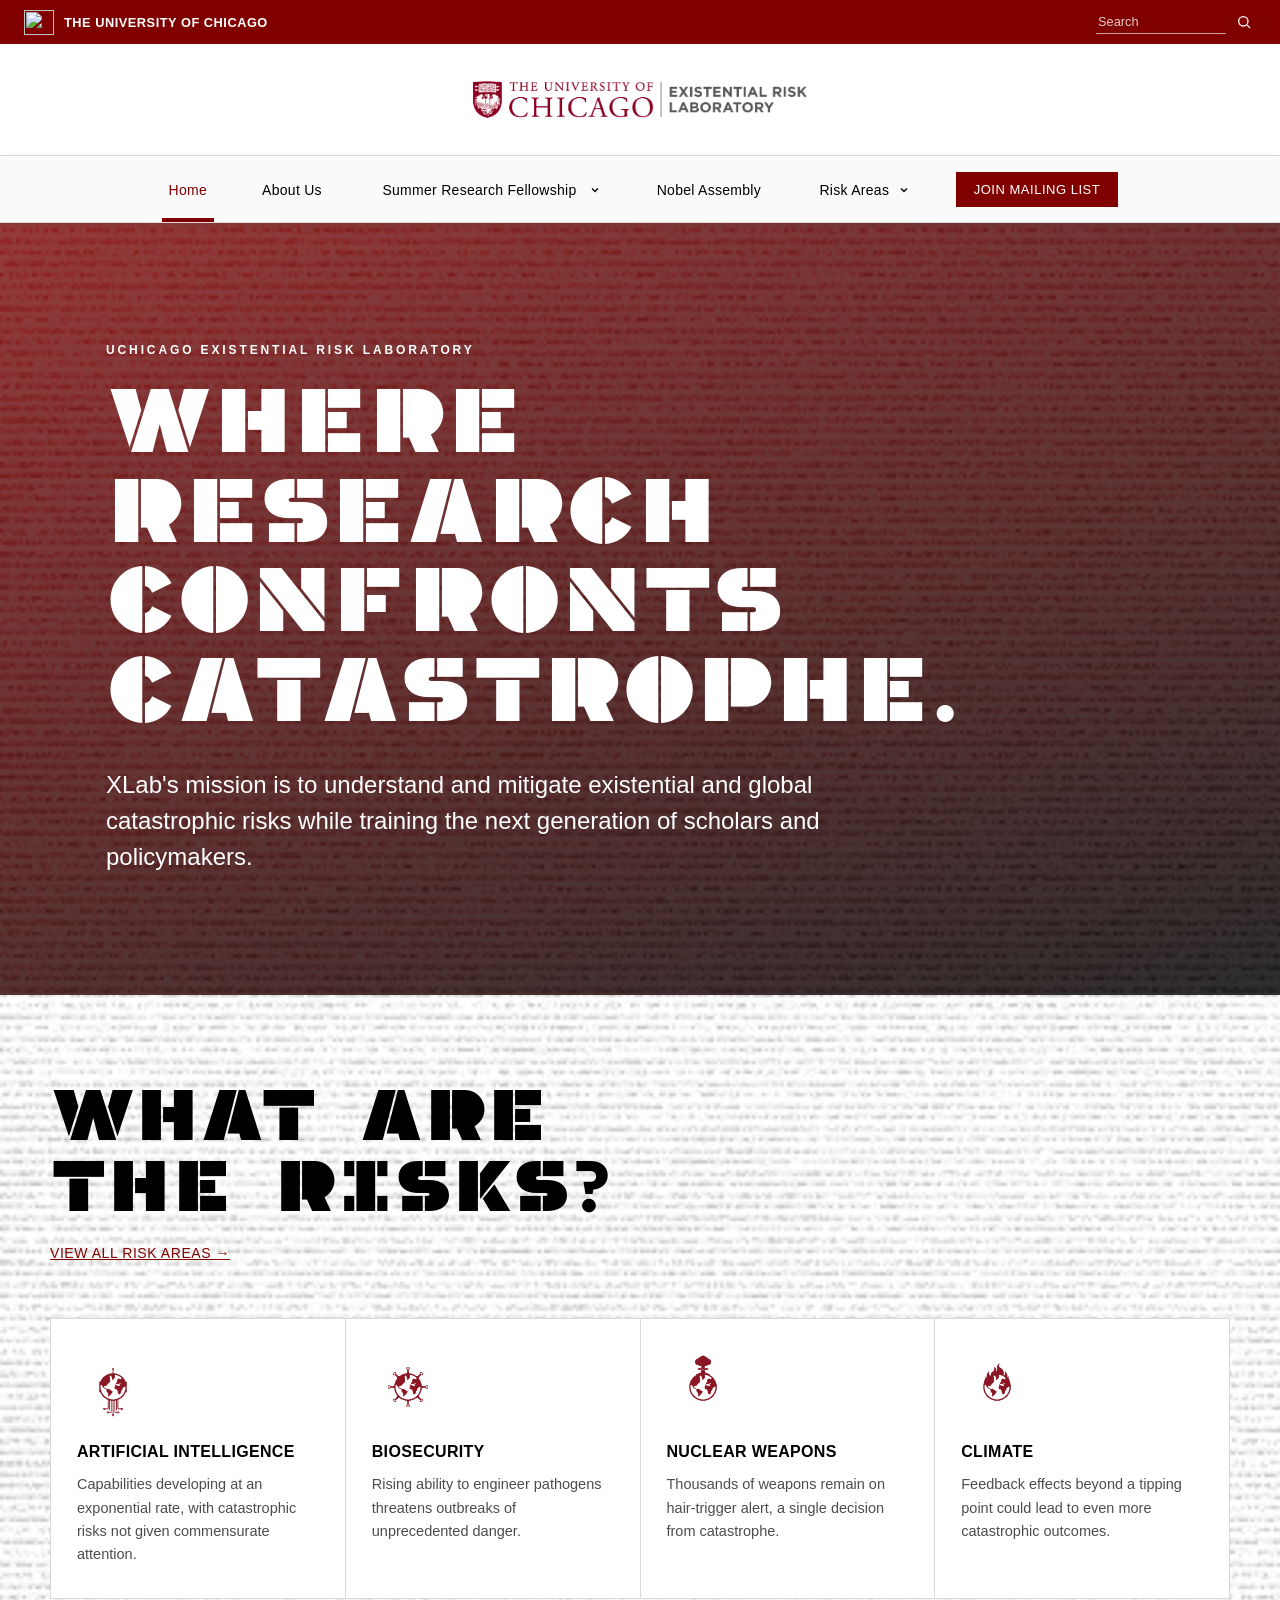
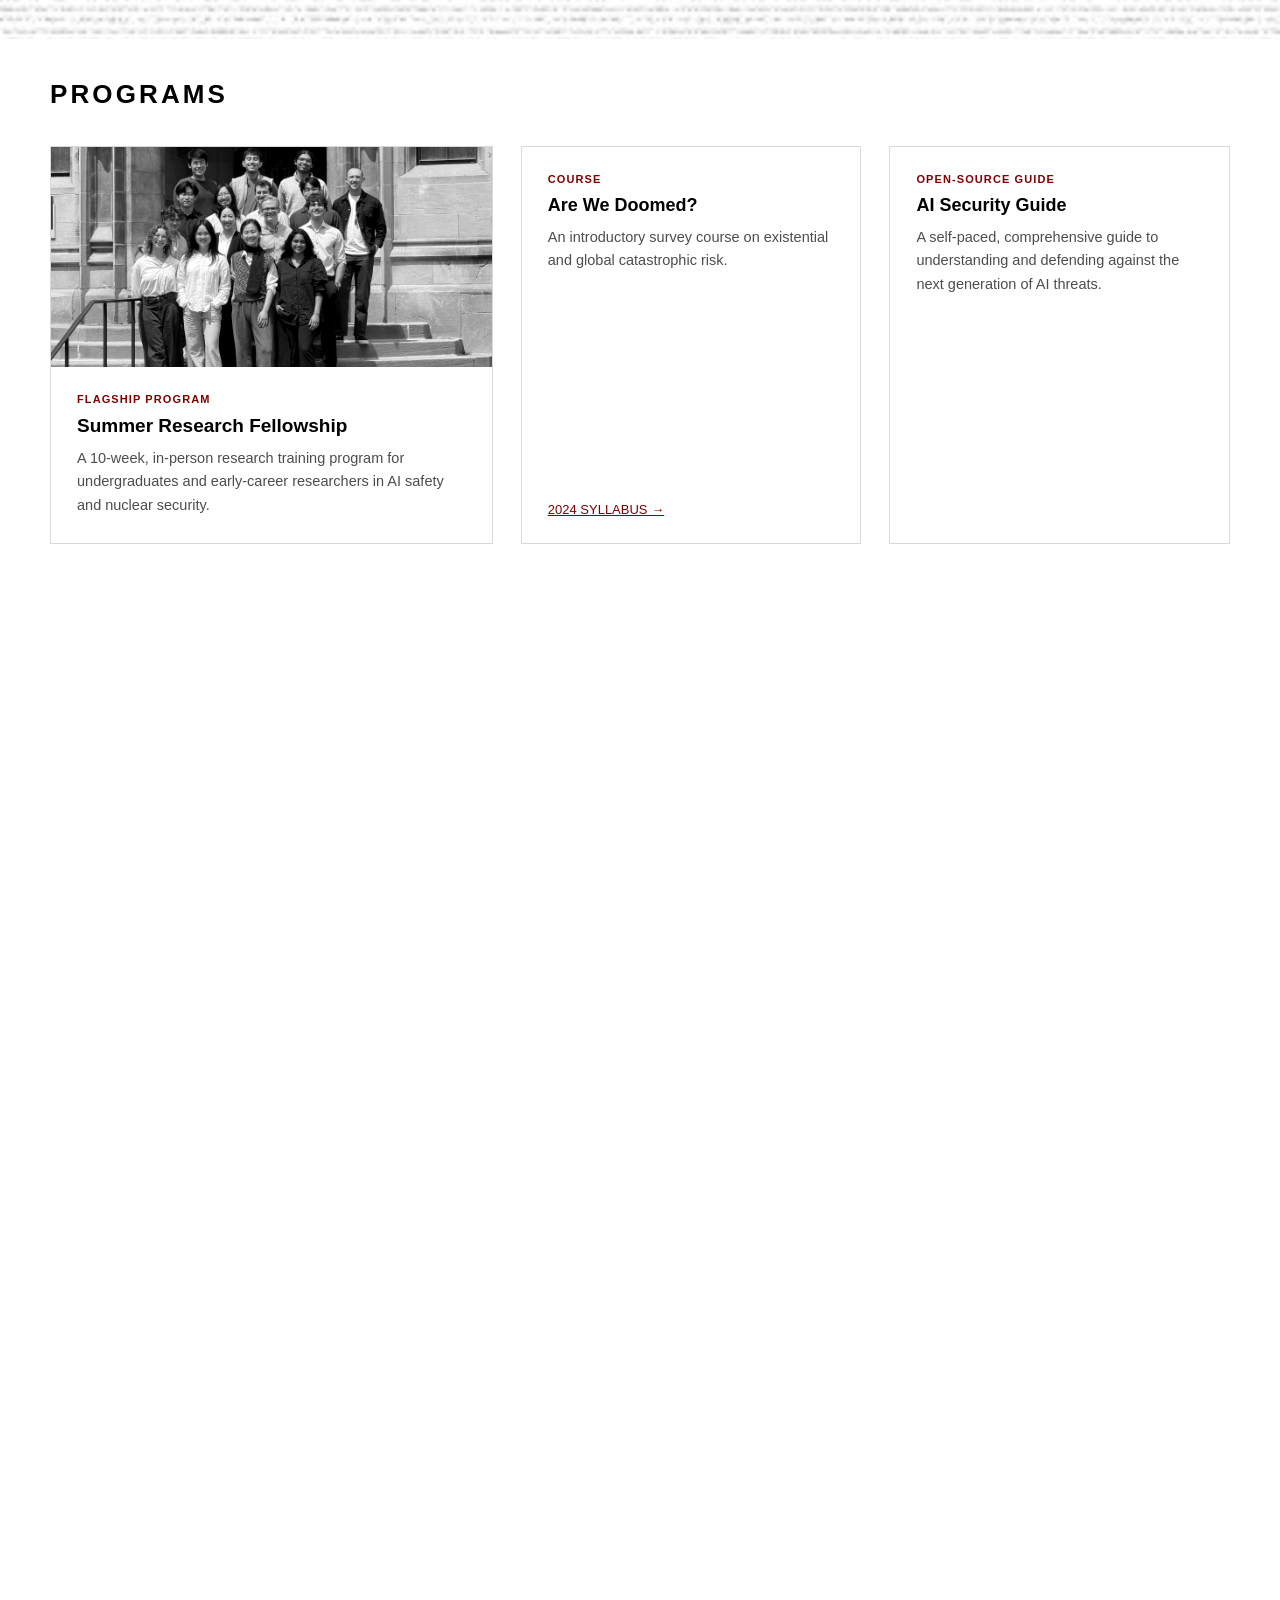
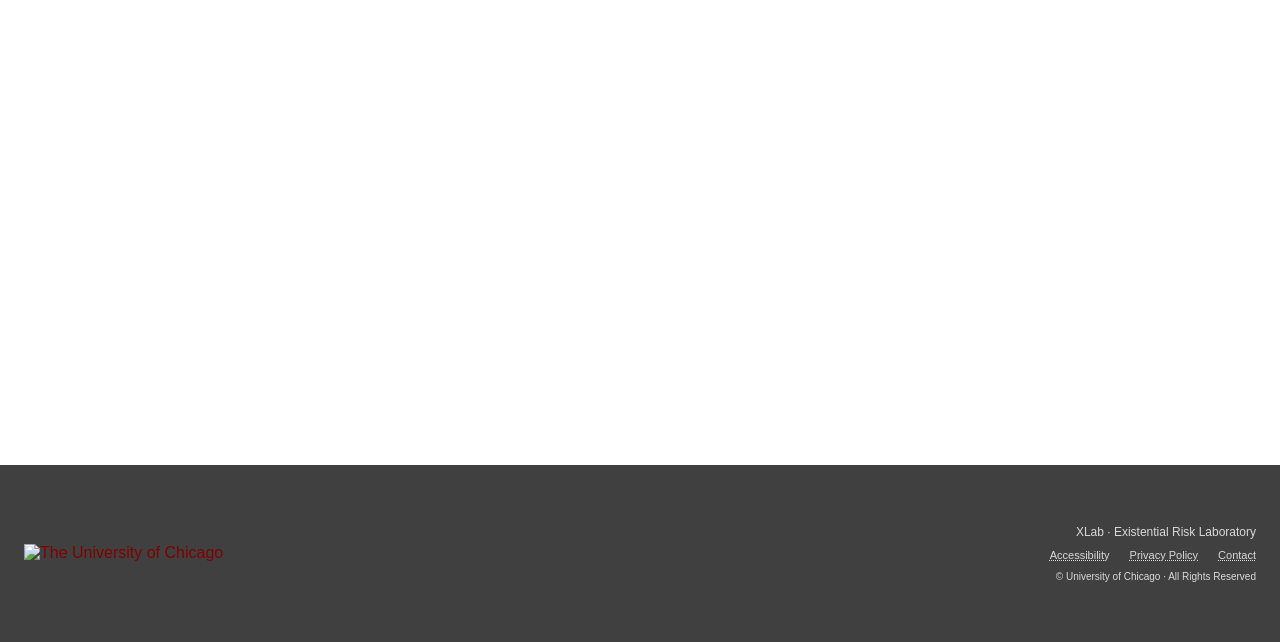
==== index.html @ 2a45a5f7 "Nuclear page: uncropped group photo beside About, bigger headers, scroll-in sections - Show the summ" ====
<!DOCTYPE html>
<html lang="en">
<head>
<meta charset="utf-8">
<meta name="viewport" content="width=device-width, initial-scale=1">
<title>XLab — UChicago Existential Risk Laboratory</title>
<meta name="description" content="XLab is the University of Chicago's Existential Risk Laboratory, an interdisciplinary research organization studying and mitigating catastrophic risks from AI, nuclear weapons, biosecurity, and climate change.">
<link href="https://uchicago-brand-fonts.s3.us-east-2.amazonaws.com/UChicagoSansSerif.css" rel="stylesheet">
<script src="js/image-slot.js?v=20261007c"></script>
<link rel="stylesheet" href="css/site.css?v=20261007c">
<script src="js/site.js?v=20261007c" defer></script>
<style>
  body { margin: 0; background: #ffffff; font-family: 'UChicago Sans Serif', Helvetica, Arial, sans-serif; color: #000000; }
  a { color: #800000; text-decoration: none; }
  a:hover { text-decoration: underline; }
  ::selection { background: #800000; color: #ffffff; }
  @font-face { font-family:'XOX Stencil'; src:url('brand/fonts/XOX-Stencil-v2.otf') format('opentype'); font-display:swap; }
  @keyframes heroZoom { 0% { transform: scale(1); } 100% { transform: scale(1.09); } }
  [data-reveal] { opacity: 0; transform: translateY(18px); transition: opacity 0.7s ease, transform 0.7s ease; }
  [data-reveal].revealed { opacity: 1; transform: translateY(0); }
  .nav-dropdown { position: relative; }
  .nav-dropdown .dropdown-menu { opacity: 0; pointer-events: none; transition: opacity 0.15s ease; }
  .nav-dropdown:hover .dropdown-menu, .nav-dropdown:focus-within .dropdown-menu { opacity: 1; pointer-events: auto; }
  .dropdown-menu a:hover { background: #D9D9D9; text-decoration: none; }
  .team-card:hover .bio-overlay, .team-card:focus-within .bio-overlay { opacity: 1; transform: scale(1); }
  .footer-link { font-size: 11px; color: #ffffff; opacity: 0.8; text-decoration: underline dotted; }
  .footer-link:hover { opacity: 1; text-decoration: underline solid; }
  .skip-link:focus { left: 16px !important; top: 16px !important; }
  .year-btn { font-size:13px;letter-spacing:0.04em;font-weight:700;padding:10px 20px;border-radius:20px;cursor:pointer;background:#ffffff;color:#000000;border:1px solid #D9D9D9; }
  .year-btn.active { background:#800000;color:#ffffff;border-color:#800000; }
</style>
</head>
<body>
<div style="background:#ffffff;color:#000000;min-height:100vh;">
<a href="#main-content" class="skip-link" style="position:absolute;left:-9999px;top:0;z-index:100;background:#800000;color:#ffffff;padding:12px 20px;font-size:13px;">Skip to main content</a>
  <div style="background:#800000;width:100%;">
    <div class="topbar" style="max-width:1440px;margin:0 auto;min-height:44px;display:flex;align-items:center;justify-content:space-between;padding:0 24px;font-size:0.8rem;box-sizing:border-box;">
      <a href="https://www.uchicago.edu" style="display:flex;align-items:center;gap:10px;" aria-label="The University of Chicago">
        <img src="https://d3qi0qp55mx5f5.cloudfront.net/shared-resources/i/template/phoenix-v2.svg" alt="" style="width:30px;height:25px;display:block;">
        <span style="color:#ffffff;letter-spacing:0.04em;text-transform:uppercase;font-weight:600;">The University of Chicago</span>
      </a>
      <form class="site-search" role="search" action="https://www.google.com/search" method="get" style="display:flex;align-items:center;gap:6px;margin:0;">
        <input id="site-search-q" name="q" type="search" placeholder="Search" aria-label="Search this site" required style="width:130px;background:transparent;border:0;border-bottom:1px solid rgba(255,255,255,0.6);color:#ffffff;font:inherit;font-size:0.8rem;padding:4px 2px;">
        <!-- Scopes results to the live domain. Update if the site moves off xrisk.uchicago.edu. -->
        <input type="hidden" name="as_sitesearch" value="xrisk.uchicago.edu">
        <button type="submit" aria-label="Search" style="background:none;border:none;padding:4px;cursor:pointer;display:flex;align-items:center;">
          <svg width="16" height="16" viewBox="0 0 24 24" fill="none" stroke="#ffffff" stroke-width="2" aria-hidden="true"><circle cx="11" cy="11" r="7"></circle><line x1="21" y1="21" x2="16.65" y2="16.65"></line></svg>
        </button>
      </form>
    </div>
  </div>
  <div style="background:#ffffff;width:100%;padding:18px 0;">
    <div style="max-width:1440px;margin:0 auto;display:flex;justify-content:center;padding:0 60px;box-sizing:border-box;">
      <a href="index.html" class="site-logo" style="display:block;">
        <img src="brand/xlab-logo-horizontal-color.png" alt="XLab, The University of Chicago Existential Risk Laboratory" style="height:75px;display:block;">
      </a>
    </div>
  </div>
  <nav style="background:#fafafa;width:100%;border-top:1px solid #D9D9D9;border-bottom:1px solid #D9D9D9;position:sticky;top:0;z-index:50;">
    <button type="button" class="nav-toggle" aria-expanded="false" aria-controls="site-nav-links" aria-label="Toggle navigation menu">
      <span>MENU</span>
      <span class="nav-toggle-icon" aria-hidden="true"><span></span><span></span><span></span></span>
    </button>
    <div id="site-nav-links" class="nav-links" style="max-width:1430px;margin:0 auto;display:flex;align-items:stretch;justify-content:center;gap:40px;padding:0 24px;flex-wrap:wrap;box-sizing:border-box;">
      <a href="index.html" class="nav-item active" aria-current="page"><span class="nav-label" data-label="Home">Home</span></a>
      <a href="about.html" class="nav-item"><span class="nav-label" data-label="About Us">About Us</span></a>
      <div class="nav-dropdown">
        <a href="fellowship.html" tabindex="0" class="nav-item"><span class="nav-label" data-label="Summer Research Fellowship">Summer Research Fellowship</span> <svg viewBox="0 0 24 24" width="12" height="12" fill="none" stroke="currentColor" stroke-width="2.5" aria-hidden="true"><path d="M6 9l6 6 6-6"/></svg></a>
        <div class="dropdown-menu" style="position:absolute;top:100%;left:50%;transform:translateX(-50%);background:#ffffff;border:1px solid #D9D9D9;box-shadow:0 14px 28px rgba(0,0,0,0.14);min-width:230px;padding:6px;z-index:60;">
          <a href="fellowship.html" style="display:block;padding:11px 14px;font-size:13px;color:#000000;white-space:nowrap;">Program Overview</a>
          <a href="fellows-outputs.html" style="display:block;padding:11px 14px;font-size:13px;color:#000000;white-space:nowrap;">Past Fellows' Work</a>
        </div>
      </div>
      <a href="https://nobelassembly.org/" target="_blank" rel="noopener" class="nav-item"><span class="nav-label" data-label="Nobel Assembly">Nobel Assembly</span></a>
      <div class="nav-dropdown">
        <a href="risk-areas.html" tabindex="0" class="nav-item"><span class="nav-label" data-label="Risk Areas">Risk Areas</span> <svg viewBox="0 0 24 24" width="12" height="12" fill="none" stroke="currentColor" stroke-width="2.5" aria-hidden="true"><path d="M6 9l6 6 6-6"/></svg></a>
        <div class="dropdown-menu" style="position:absolute;top:100%;left:50%;transform:translateX(-50%);background:#ffffff;border:1px solid #D9D9D9;box-shadow:0 14px 28px rgba(0,0,0,0.14);min-width:230px;padding:6px;z-index:60;">
          <a href="risk-areas.html" style="display:block;padding:11px 14px;font-size:13px;color:#000000;white-space:nowrap;">Overview</a>
          <a href="risk-ai.html" style="display:block;padding:11px 14px;font-size:13px;color:#000000;white-space:nowrap;">Artificial Intelligence</a>
          <a href="risk-nuclear.html" style="display:block;padding:11px 14px;font-size:13px;color:#000000;white-space:nowrap;">Nuclear</a>
        </div>
      </div>
      <a href="https://lists.uchicago.edu/web/info/xlab" target="_blank" rel="noopener" class="nav-cta">Join Mailing List</a>
    </div>
  </nav>
  <main id="main-content">
  <section style="position:relative;min-height:560px;display:flex;flex-direction:column;justify-content:center;overflow:hidden;background:linear-gradient(160deg,#800000 0%,#404040 100%);">
    <div style="position:absolute;inset:0;overflow:hidden;">
      <div style="position:absolute;inset:0;background-image:url('images/glitch-x-bg.gif');background-size:160% auto;background-position:center center;background-repeat:no-repeat;opacity:0.55;mix-blend-mode:luminosity;"></div>
      <div style="position: absolute; inset: 0; background: linear-gradient(160deg, #811B1BB6, #000000B9)"></div>
    </div>
    <div class="hero-inner" style="position:relative;padding:120px 56px;max-width:1180px;margin:0 auto;width:100%;box-sizing:border-box;">
      <div style="font-size:12px;letter-spacing:0.24em;color:#ffffff;font-weight:600;margin-bottom:24px;">UCHICAGO EXISTENTIAL RISK LABORATORY</div>
      <h1 style="font-family:'XOX Stencil',serif;font-weight:400;letter-spacing:-0.01em;font-size:clamp(48px,7vw,96px);line-height:1.0;margin:0 0 28px;max-width:900px;color:#ffffff;text-transform:uppercase;">Where research confronts catastrophe.</h1>
      <div style="display:flex;align-items:flex-start;gap:20px;">
        <p style="font-size:clamp(18px,2.2vw,24px);line-height:1.5;font-weight:400;color:#ffffff;max-width:760px;margin:0;">XLab's mission is to understand and mitigate existential and global catastrophic risks while training the next generation of scholars and policymakers.</p>
      </div>
    </div>
  </section>

  <section data-reveal class="risks-section" style="position:relative;overflow:hidden;padding:88px 0 40px;">
    <div class="risks-texture" aria-hidden="true" style="position:absolute;inset:0;background-image:url('images/glitch-x-bg.gif');background-size:160% auto;background-position:center center;background-repeat:no-repeat;opacity:0.32;filter:grayscale(1);pointer-events:none;"></div>
    <div style="position:relative;max-width:1180px;margin:0 auto;padding:0 48px;">
    <div style="margin-bottom:56px;">
      <h2 style="font-family:'XOX Stencil',serif;text-transform:uppercase;font-weight:400;letter-spacing:-0.01em;font-size:clamp(40px,6vw,72px);line-height:0.98;margin:0 0 20px;color:#000000;">What Are<br>The Risks?</h2>
      <a href="risk-areas.html" style="font-size:14px;letter-spacing:0.04em;text-decoration:underline;color:#800000;">VIEW ALL RISK AREAS →</a>
    </div>
    <div style="display:grid;grid-template-columns:repeat(4,1fr);gap:1px;background:#D9D9D9;border:1px solid #D9D9D9;">
        <div style="background:#ffffff;padding:32px 26px;">
          <img src="brand/icon-ai.png" alt="" style="margin-bottom:16px;width:72px;">
          <h3 style="font-size:16px;font-weight:700;margin:0 0 12px;letter-spacing:0.02em;color:#000000;">ARTIFICIAL INTELLIGENCE</h3>
          <p style="font-size:14.5px;line-height:1.6;color:#4D4D4D;margin:0;">Capabilities developing at an exponential rate, with catastrophic risks not given commensurate attention.</p>
        </div>
        <div style="background:#ffffff;padding:32px 26px;">
          <img src="brand/icon-bio.png" alt="" style="margin-bottom:16px;width:72px;">
          <h3 style="font-size:16px;font-weight:700;margin:0 0 12px;letter-spacing:0.02em;color:#000000;">BIOSECURITY</h3>
          <p style="font-size:14.5px;line-height:1.6;color:#4D4D4D;margin:0;">Rising ability to engineer pathogens threatens outbreaks of unprecedented danger.</p>
        </div>
        <div style="background:#ffffff;padding:32px 26px;">
          <img src="brand/icon-nuclear.png" alt="" style="margin-bottom:16px;width:72px;">
          <h3 style="font-size:16px;font-weight:700;margin:0 0 12px;letter-spacing:0.02em;color:#000000;">NUCLEAR WEAPONS</h3>
          <p style="font-size:14.5px;line-height:1.6;color:#4D4D4D;margin:0;">Thousands of weapons remain on hair-trigger alert, a single decision from catastrophe.</p>
        </div>
        <div style="background:#ffffff;padding:32px 26px;">
          <img src="brand/icon-climate.png" alt="" style="margin-bottom:16px;width:72px;">
          <h3 style="font-size:16px;font-weight:700;margin:0 0 12px;letter-spacing:0.02em;color:#000000;">CLIMATE</h3>
          <p style="font-size:14.5px;line-height:1.6;color:#4D4D4D;margin:0;">Feedback effects beyond a tipping point could lead to even more catastrophic outcomes.</p>
        </div>
    </div>
    </div>
  </section>

  <section data-reveal style="padding: 40px 48px; max-width: 1180px; margin: 0 auto;">
    <h2 style="font-size:26px;font-weight:700;text-transform:uppercase;letter-spacing:0.12em;margin:0 0 36px;color:#000000;">Programs</h2>
    <div style="display:grid;grid-template-columns:1.3fr 1fr 1fr;gap:28px;">
      <a href="fellowship.html" style="display:block;background:#ffffff;border:1px solid #D9D9D9;">
        <img src="images/fellows-steps.jpg" alt="Summer Research Fellows on the steps of a campus building" style="width:100%;height:220px;object-fit:cover;display:block;filter:grayscale(1) contrast(1.05);">
        <div style="padding:26px;">
          <div style="font-size:11px;letter-spacing:0.1em;color:#800000;font-weight:700;margin-bottom:10px;">FLAGSHIP PROGRAM</div>
          <h3 style="font-size:19px;font-weight:700;margin:0 0 10px;color:#000000;">Summer Research Fellowship</h3>
          <p style="font-size:14.5px;line-height:1.6;color:#4D4D4D;margin:0;">A 10-week, in-person research training program for undergraduates and early-career researchers in AI safety and nuclear security.</p>
        </div>
      </a>
      <div style="background:#ffffff;border:1px solid #D9D9D9;padding:26px;display:flex;flex-direction:column;">
        <div style="font-size:11px;letter-spacing:0.1em;color:#800000;font-weight:700;margin-bottom:10px;">COURSE</div>
        <h3 style="font-size:18px;font-weight:700;margin:0 0 10px;color:#000000;">Are We Doomed?</h3>
        <p style="font-size:14.5px;line-height:1.6;color:#4D4D4D;margin:0 0 18px;flex:1;">An introductory survey course on existential and global catastrophic risk.</p>
        <a href="https://xrisk.uchicago.edu/files/2024/04/Are-We-Doomed_-class-syllabus-2024-e1f6ed24c495894f.pdf" target="_blank" rel="noopener" style="font-size:13px;text-decoration:underline;color:#800000;">2024 SYLLABUS →</a>
      </div>
      <a href="risk-ai.html" style="display:block;background:#ffffff;border:1px solid #D9D9D9;padding:26px;display:flex;flex-direction:column;">
        <div style="font-size:11px;letter-spacing:0.1em;color:#800000;font-weight:700;margin-bottom:10px;">OPEN-SOURCE GUIDE</div>
        <h3 style="font-size:18px;font-weight:700;margin:0 0 10px;color:#000000;">AI Security Guide</h3>
        <p style="font-size:14.5px;line-height:1.6;color:#4D4D4D;margin:0;flex:1;">A self-paced, comprehensive guide to understanding and defending against the next generation of AI threats.</p>
      </a>
    </div>
  </section>

  <section data-reveal style="padding: 40px 48px 88px; max-width: 1180px; margin: 0 auto;">
    <h2 style="font-size: 26px; font-weight: 700;text-transform:uppercase;letter-spacing:0.12em; margin: 0 0 12px; color: #000000;">News &amp; Updates</h2>
    <p style="font-size: 13px; color: #737373; margin: 0 0 36px;">From Fall 2025 to present</p>
    <div class="news-carousel" data-carousel>
      <button type="button" class="news-arrow prev" aria-label="Previous news"><svg viewBox="0 0 24 24" width="20" height="20" fill="none" stroke="currentColor" stroke-width="2.5" aria-hidden="true"><path d="M15 5l-7 7 7 7"/></svg></button>
      <div class="news-track" tabindex="0" aria-label="News and updates, scroll sideways for more">
        <article class="news-card">
          <div class="news-date">April 3, 2026</div>
          <h3>Second Look Program at XLab Announcement</h3>
          <p>XLab announced Second Look, hosting its inaugural cohort of researchers for Summer 2026. Spearheaded by UChicago AI safety researcher Zephy Roe, the initiative focuses on replicating and reproducing popular AI safety studies, allowing for systematic verification of foundational AI safety claims and data transparency.</p>
        </article>
        <article class="news-card">
          <div class="news-date">April 3, 2026</div>
          <h3>XLab’s 5th Annual Summer Research Fellowship</h3>
          <p>XLab is hosting its 5th summer research fellowship cohort at the University of Chicago, mid-June through late-August. Each fellow scopes their own research question, justifies its importance, identifies appropriate methods, and delivers a significant written product — essentially acting as their own “PI,” mentored by a domain expert.</p>
        </article>
        <article class="news-card">
          <div class="news-date">March 30, 2026</div>
          <h3>Institute of Politics Speaker Series: Safety, Slop, and the AI Sandbox — Are We Doomed?</h3>
          <p>XLab Director Daniel Holz joined a panel with Sasha Havlicek (CEO, Institute for Strategic Dialogue) and Will Rinehart (Senior Fellow, American Enterprise Institute) for a discussion on regulation, governance, and guardrails for AI. The discussion was moderated by technology and social media reporter Naomi Nix.</p>
        </article>
        <article class="news-card">
          <div class="news-date">February 17, 2026</div>
          <h3>XLab AI Speaker Series with Ross Nordby</h3>
          <p>XLab’s AI safety group hosted Anthropic technical AI safety researcher Ross Nordby for a discussion on forecasting, AI timelines, and alignment, followed by audience Q&A on current AI safety research agendas and priorities.</p>
        </article>
        <article class="news-card">
          <div class="news-date">December 15, 2025</div>
          <h3>XLab Nuclear Risk Report: Assumptions and Uncertainties in Nuclear Winter Modeling</h3>
          <p>XLab’s Fall 2025 Nuclear Winter and Fuel Loads working group produced a comprehensive report on the assumptions and uncertainties that exist in the literature on nuclear winter modeling, focused on how researchers can leverage modern open-source datasets and advanced climate modeling to advance the field’s understanding.</p>
        </article>
        <article class="news-card">
          <div class="news-date">November 15, 2025</div>
          <h3>Kathryn Bigelow’s A House of Dynamite Screening and Discussion</h3>
          <p>In collaboration with the Bulletin of Atomic Scientists, AMC Chicago River East hosted a screening of Kathryn Bigelow’s nuclear-war thriller, A House of Dynamite. The screening was followed by a discussion with Bulletin CEO Alex Bell and XLab Director Daniel Holz on the film’s central themes, including missile defense, decision-making, and launch authority.</p>
        </article>
        <article class="news-card">
          <div class="news-date">October 8, 2025</div>
          <h3>Nobel Assembly Event at the United Nations First Committee</h3>
          <p>XLab, along with the Bulletin of Atomic Scientists and the Norwegian Mission to the United Nations, hosted a side event for the UN’s annual First Committee meeting to discuss the resolutions produced from the Nobel Assembly in July 2025. The panel included XLab’s Daniel Holz, Karen Hallberg (Chair of Pugwash), Alex Bell (CEO of the Bulletin of Atomic Scientists), and Izumi Nakamitsu (UN Under-Secretary-General of Disarmament Affairs), with remarks from Physics Nobel Laureate (2011) Brian Schmidt.</p>
        </article>
        <article class="news-card">
          <div class="news-date">September 2025</div>
          <h3>XLab AI Security Guide</h3>
          <p>XLab summer research fellows Zephy Roe, Julian Huang, and Jack Sanderson spent 10 weeks developing the XLab AI Security Guide: an open-source, self-paced and comprehensive guide to understanding and defending against the next generation of AI threats, preparing students to pursue robust AI security research. The guide provides source material for an upcoming XLab AI Security fellowship group during the academic year, building on the AI fundamentals course and the technical paper reading group.</p>
        </article>
      </div>
      <button type="button" class="news-arrow next" aria-label="Next news"><svg viewBox="0 0 24 24" width="20" height="20" fill="none" stroke="currentColor" stroke-width="2.5" aria-hidden="true"><path d="M9 5l7 7-7 7"/></svg></button>
      <div class="news-dots" aria-hidden="true"></div>
    </div>
  </section>

  <section data-reveal style="background:#800000;padding:100px 48px;">
    <div style="max-width:900px;margin:0 auto;">
      <div style="font-size:12px;letter-spacing:0.22em;color:#ffffff;font-weight:700;margin-bottom:28px;">WHAT ARE THE CHANCES?</div>
      <p style="font-size:clamp(22px,3vw,32px);line-height:1.4;font-weight:400;margin:0 0 24px;color:#ffffff;">During the Cuban Missile Crisis, John F. Kennedy estimated the risk of nuclear war to be "somewhere between one out of three and even."</p>
      <p style="font-size:16px;line-height:1.65;color:#D9D9D9;margin:0;">Today, there are more vectors to potential catastrophe than ever before, and experts are increasingly warning that the chance of disaster this century is intolerably high — see <a href="https://forecastingresearch.org/xpt" target="_blank" rel="noopener" style="color:#ffffff;text-decoration:underline;">Forecasting Existential Risks</a>.</p>
    </div>
  </section>

  <section data-reveal style="padding:96px 48px;max-width:1180px;margin:0 auto;text-align:center;">
    <h2 style="font-size:28px;font-weight:700;text-transform:uppercase;letter-spacing:0.12em;margin:0 0 20px;color:#000000;">Get Involved</h2>
    <p style="font-size:16px;line-height:1.65;color:#4D4D4D;max-width:600px;margin:0 auto 36px;">XLab is a research community focused on reducing the greatest threats to humanity. We actively seek collaborators and students from across the academy and beyond.</p>
    <div style="display:flex;justify-content:center;gap:18px;flex-wrap:wrap;">
      <a href="https://lists.uchicago.edu/web/info/xlab" target="_blank" rel="noopener" style="font-size:13px;letter-spacing:0.06em;color:#ffffff;background:#800000;padding:14px 30px;">JOIN MAILING LIST</a>
    </div>
  </section>
  </main>
  <footer style="background:#404040;width:100%;">
    <div style="max-width:1430px;margin:0 auto;padding:60px 24px;box-sizing:border-box;">
      <div style="display:flex;justify-content:space-between;align-items:center;flex-wrap:wrap;gap:32px;">
        <a href="https://www.uchicago.edu" style="display:block;">
          <img src="https://d3qi0qp55mx5f5.cloudfront.net/shared-resources/i/template/uchicago_wordmark.svg" alt="The University of Chicago" style="width:260px;height:auto;display:block;">
        </a>
        <div style="display:flex;flex-direction:column;gap:10px;align-items:flex-end;">
          <div style="font-size:12px;color:#ffffff;opacity:0.8;">XLab · Existential Risk Laboratory</div>
          <div style="display:flex;gap:20px;">
            <a href="https://accessibility.uchicago.edu/" target="_blank" rel="noopener" class="footer-link">Accessibility</a>
            <a href="https://privacy.uchicago.edu/privacy-policy/" target="_blank" rel="noopener" class="footer-link">Privacy Policy</a>
            <a href="mailto:xlab-info@uchicago.edu" class="footer-link">Contact</a>
          </div>
          <div style="font-size:10px;color:#ffffff;opacity:0.8;">© University of Chicago · All Rights Reserved</div>
        </div>
      </div>
    </div>
  </footer>
</div><script>
document.querySelectorAll('[data-reveal]').forEach(function(el){
  var io = new IntersectionObserver(function(entries){
    entries.forEach(function(e){ if(e.isIntersecting){ e.target.classList.add('revealed'); io.unobserve(e.target); } });
  }, {threshold:0.12});
  io.observe(el);
});
</script>
</body>
</html>
---- css/site.css ----
/* ==========================================================================
   Brand fonts
   --------------------------------------------------------------------------
   The University's stylesheets register one family PER WEIGHT
   ("UChicagoSansSerif-Bold", "UChicagoSerif", ...), so a plain
   font-family: 'UChicago Sans Serif' never matched and the pages fell back to
   Helvetica/Arial. These declarations map the names the pages use onto the
   official font files so weights and italics resolve normally.
   ========================================================================== */
@font-face { font-family: 'UChicago Sans Serif'; font-weight: 300; font-style: normal; font-display: swap;
  src: url('https://uchicago-brand-fonts.s3.us-east-2.amazonaws.com/fonts/uchicago-sans-serif/UChicagoSansSerif-Light.woff2') format('woff2'), url('https://uchicago-brand-fonts.s3.us-east-2.amazonaws.com/fonts/uchicago-sans-serif/UChicagoSansSerif-Light.woff') format('woff'); }
@font-face { font-family: 'UChicago Sans Serif'; font-weight: 300; font-style: italic; font-display: swap;
  src: url('https://uchicago-brand-fonts.s3.us-east-2.amazonaws.com/fonts/uchicago-sans-serif/UChicagoSansSerif-LightItalic.woff2') format('woff2'), url('https://uchicago-brand-fonts.s3.us-east-2.amazonaws.com/fonts/uchicago-sans-serif/UChicagoSansSerif-LightItalic.woff') format('woff'); }
@font-face { font-family: 'UChicago Sans Serif'; font-weight: 400; font-style: normal; font-display: swap;
  src: url('https://uchicago-brand-fonts.s3.us-east-2.amazonaws.com/fonts/uchicago-sans-serif/UChicagoSansSerif-Regular.woff2') format('woff2'), url('https://uchicago-brand-fonts.s3.us-east-2.amazonaws.com/fonts/uchicago-sans-serif/UChicagoSansSerif-Regular.woff') format('woff'); }
@font-face { font-family: 'UChicago Sans Serif'; font-weight: 400; font-style: italic; font-display: swap;
  src: url('https://uchicago-brand-fonts.s3.us-east-2.amazonaws.com/fonts/uchicago-sans-serif/UChicagoSansSerif-RegularItalic.woff2') format('woff2'), url('https://uchicago-brand-fonts.s3.us-east-2.amazonaws.com/fonts/uchicago-sans-serif/UChicagoSansSerif-RegularItalic.woff') format('woff'); }
@font-face { font-family: 'UChicago Sans Serif'; font-weight: 600; font-style: normal; font-display: swap;
  src: url('https://uchicago-brand-fonts.s3.us-east-2.amazonaws.com/fonts/uchicago-sans-serif/UChicagoSansSerif-SemiBold.woff2') format('woff2'), url('https://uchicago-brand-fonts.s3.us-east-2.amazonaws.com/fonts/uchicago-sans-serif/UChicagoSansSerif-SemiBold.woff') format('woff'); }
@font-face { font-family: 'UChicago Sans Serif'; font-weight: 600; font-style: italic; font-display: swap;
  src: url('https://uchicago-brand-fonts.s3.us-east-2.amazonaws.com/fonts/uchicago-sans-serif/UChicagoSansSerif-SemiBoldItalic.woff2') format('woff2'), url('https://uchicago-brand-fonts.s3.us-east-2.amazonaws.com/fonts/uchicago-sans-serif/UChicagoSansSerif-SemiBoldItalic.woff') format('woff'); }
@font-face { font-family: 'UChicago Sans Serif'; font-weight: 700; font-style: normal; font-display: swap;
  src: url('https://uchicago-brand-fonts.s3.us-east-2.amazonaws.com/fonts/uchicago-sans-serif/UChicagoSansSerif-Bold.woff2') format('woff2'), url('https://uchicago-brand-fonts.s3.us-east-2.amazonaws.com/fonts/uchicago-sans-serif/UChicagoSansSerif-Bold.woff') format('woff'); }
@font-face { font-family: 'UChicago Sans Serif'; font-weight: 700; font-style: italic; font-display: swap;
  src: url('https://uchicago-brand-fonts.s3.us-east-2.amazonaws.com/fonts/uchicago-sans-serif/UChicagoSansSerif-BoldItalic.woff2') format('woff2'), url('https://uchicago-brand-fonts.s3.us-east-2.amazonaws.com/fonts/uchicago-sans-serif/UChicagoSansSerif-BoldItalic.woff') format('woff'); }
@font-face { font-family: 'UChicago Serif'; font-weight: 400; font-style: normal; font-display: swap;
  src: url('https://uchicago-brand-fonts.s3.us-east-2.amazonaws.com/fonts/uchicago-serif/UChicagoSerif-Regular.woff2') format('woff2'), url('https://uchicago-brand-fonts.s3.us-east-2.amazonaws.com/fonts/uchicago-serif/UChicagoSerif-Regular.woff') format('woff'); }
@font-face { font-family: 'UChicago Serif'; font-weight: 400; font-style: italic; font-display: swap;
  src: url('https://uchicago-brand-fonts.s3.us-east-2.amazonaws.com/fonts/uchicago-serif/UChicagoSerif-RegularItalic.woff2') format('woff2'), url('https://uchicago-brand-fonts.s3.us-east-2.amazonaws.com/fonts/uchicago-serif/UChicagoSerif-RegularItalic.woff') format('woff'); }
@font-face { font-family: 'UChicago Serif'; font-weight: 600; font-style: normal; font-display: swap;
  src: url('https://uchicago-brand-fonts.s3.us-east-2.amazonaws.com/fonts/uchicago-serif/UChicagoSerif-SemiBold.woff2') format('woff2'), url('https://uchicago-brand-fonts.s3.us-east-2.amazonaws.com/fonts/uchicago-serif/UChicagoSerif-SemiBold.woff') format('woff'); }
@font-face { font-family: 'UChicago Serif'; font-weight: 600; font-style: italic; font-display: swap;
  src: url('https://uchicago-brand-fonts.s3.us-east-2.amazonaws.com/fonts/uchicago-serif/UChicagoSerif-SemiBoldItalic.woff2') format('woff2'), url('https://uchicago-brand-fonts.s3.us-east-2.amazonaws.com/fonts/uchicago-serif/UChicagoSerif-SemiBoldItalic.woff') format('woff'); }
@font-face { font-family: 'UChicago Serif'; font-weight: 700; font-style: normal; font-display: swap;
  src: url('https://uchicago-brand-fonts.s3.us-east-2.amazonaws.com/fonts/uchicago-serif/UChicagoSerif-Bold.woff2') format('woff2'), url('https://uchicago-brand-fonts.s3.us-east-2.amazonaws.com/fonts/uchicago-serif/UChicagoSerif-Bold.woff') format('woff'); }
@font-face { font-family: 'UChicago Serif'; font-weight: 700; font-style: italic; font-display: swap;
  src: url('https://uchicago-brand-fonts.s3.us-east-2.amazonaws.com/fonts/uchicago-serif/UChicagoSerif-BoldItalic.woff2') format('woff2'), url('https://uchicago-brand-fonts.s3.us-east-2.amazonaws.com/fonts/uchicago-serif/UChicagoSerif-BoldItalic.woff') format('woff'); }

/* ==========================================================================
   XLab site — shared responsive layer
   --------------------------------------------------------------------------
   The pages are built with inline styles for a desktop layout. This sheet
   adds the mobile/tablet behaviour on top of them, so most rules carry
   !important to win over the inline declarations. Two breakpoints:
     • ≤ 900px  tablet  — 3/4-column grids become 2 columns, mobile nav
     • ≤ 640px  phone   — everything single column, tighter spacing
   ========================================================================== */

html { -webkit-text-size-adjust: 100%; }
img, video { max-width: 100%; }

/* ----- Navigation -----
   Light grey bar (#fafafa is the guideline's own navigation colour), generous
   height, and a hover state that bolds, underlines and slightly enlarges the
   item. The bold ghost inside .nav-label reserves the bold width up front so
   neighbouring items do not shift on hover. ----- */
nav { box-shadow: 0 2px 8px rgba(0, 0, 0, 0.08); }
.nav-item {
  display: inline-flex; align-items: center; gap: 6px;
  padding: 26px 6px 20px;
  border-bottom: 4px solid transparent;
  font-size: 14px; letter-spacing: 0.02em; color: #000000; white-space: nowrap;
  transition: transform 0.15s ease, border-color 0.15s ease;
}
.nav-label { display: inline-block; text-align: center; }
.nav-label::after { content: attr(data-label); display: block; height: 0; overflow: hidden; visibility: hidden; font-weight: 700; }
.nav-item:hover, .nav-item:focus-visible {
  text-decoration: none; font-weight: 700; border-bottom-color: #800000; transform: scale(1.06);
}
.nav-item.active { color: #800000; border-bottom-color: #800000; }
.nav-item svg { flex-shrink: 0; }
.nav-cta {
  align-self: center;
  font-size: 13px; letter-spacing: 0.04em; text-transform: uppercase;
  color: #ffffff; background: #800000; padding: 10px 18px; white-space: nowrap;
}
.nav-cta:hover { text-decoration: underline; }
.dropdown-menu a:hover { background: #D9D9D9; }
@media (prefers-reduced-motion: reduce) { .nav-item { transition: none; } .nav-item:hover { transform: none; } }

/* ----- News & Updates carousel ----- */
.news-carousel { position: relative; }
.news-track {
  display: flex; gap: 24px; overflow-x: auto; scroll-snap-type: x mandatory; scroll-behavior: smooth;
  padding: 4px 2px 8px; scrollbar-width: none;
}
.news-track::-webkit-scrollbar { display: none; }
.news-track:focus-visible { outline: 2px solid #800000; outline-offset: 4px; }
.news-card {
  flex: 0 0 calc((100% - 48px) / 3); scroll-snap-align: start; box-sizing: border-box;
  background: #ffffff; border: 1px solid #D9D9D9; border-top: 4px solid #800000; padding: 26px;
}
.news-date { font-size: 13px; font-weight: 700; color: #800000; letter-spacing: 0.04em; margin-bottom: 10px; }
.news-card h3 { font-size: 17px; font-weight: 700; margin: 0 0 10px; color: #000000; line-height: 1.35; }
.news-card p { font-size: 14px; line-height: 1.6; color: #4D4D4D; margin: 0; }
.news-arrow {
  position: absolute; top: 50%; transform: translateY(-50%); z-index: 2;
  width: 44px; height: 44px; border-radius: 50%; border: 1px solid #D9D9D9; background: #ffffff; color: #800000;
  display: flex; align-items: center; justify-content: center; cursor: pointer; padding: 0;
  box-shadow: 0 2px 8px rgba(0, 0, 0, 0.08);
}
.news-arrow.prev { left: -22px; }
.news-arrow.next { right: -22px; }
.news-arrow:hover, .news-arrow:focus-visible { background: #800000; color: #ffffff; outline: none; }
.news-arrow[disabled] { opacity: 0.3; cursor: default; background: #ffffff; color: #800000; }
.news-dots { display: flex; justify-content: center; gap: 10px; margin-top: 22px; }
.news-dots button { width: 12px; height: 12px; border-radius: 50%; border: 0; padding: 0; background: #D9D9D9; cursor: pointer; }
.news-dots button[aria-current="true"] { background: #800000; }
@media (max-width: 900px) { .news-card { flex-basis: calc((100% - 24px) / 2); } }
@media (max-width: 640px) { .news-card { flex-basis: 100%; } .news-arrow.prev { left: -10px; } .news-arrow.next { right: -10px; } }
@media (prefers-reduced-motion: reduce) { .news-track { scroll-behavior: auto; } }

/* ----- Nuclear page: lists, gallery, modal ----- */
.prose { max-width: 820px; }
.lede { font-size: 21px; line-height: 1.5; color: #000000; margin: 0 0 18px; }
/* Scroll-in reveal (the homepage declares the same rules inline). */
[data-reveal] { opacity: 0; transform: translateY(18px); transition: opacity 0.7s ease, transform 0.7s ease; }
[data-reveal].revealed { opacity: 1; transform: translateY(0); }
@media (prefers-reduced-motion: reduce) { [data-reveal] { opacity: 1; transform: none; transition: none; } }
.about-row { display: grid; grid-template-columns: 1.15fr 1fr; gap: 40px; align-items: start; margin-top: 36px; }
.about-row .prose { max-width: none; }
.about-photo { margin: 0; }
.about-photo img { width: 100%; height: auto; display: block; }
.about-photo figcaption { font-size: 12.5px; color: #737373; margin-top: 8px; }
.focus-grid { display: grid; grid-template-columns: repeat(3, 1fr); gap: 20px; }
.focus-card { background: #ffffff; border: 1px solid #D9D9D9; border-top: 4px solid #800000; padding: 24px; }
.focus-card h3 { font-size: 17px; font-weight: 700; margin: 0 0 10px; color: #000000; line-height: 1.3; }
.focus-card p { font-size: 14.5px; line-height: 1.65; color: #4D4D4D; margin: 0; }
.wg-grid { display: grid; grid-template-columns: repeat(2, 1fr); gap: 14px; margin: 0 0 20px; }
.wg-tile { background: #D9D9D9; padding: 18px 20px; font-size: 16px; font-weight: 700; color: #000000; line-height: 1.35; }
.wg-term { display: block; font-size: 11px; letter-spacing: 0.1em; text-transform: uppercase; color: #800000; font-weight: 700; margin-bottom: 6px; }
.gal-media.gal-type { display: flex; align-items: center; justify-content: center; background: #800000; color: #ffffff; padding: 24px; box-sizing: border-box; transition: transform 0.3s ease; }
.gal-media.gal-type-grey { background: #404040; }
.gal-card:hover .gal-type, .gal-card:focus-visible .gal-type { transform: scale(1.03); }
.gal-type-inner { display: block; text-align: left; width: 100%; }
.gal-quote { display: block; font-family: 'UChicago Serif', Georgia, serif; font-size: 64px; line-height: 0.6; margin-bottom: 14px; opacity: 0.7; }
.gal-type-text { display: block; font-size: 18px; line-height: 1.35; font-weight: 700; }
.gal-type-src { display: block; font-size: 12px; letter-spacing: 0.1em; text-transform: uppercase; margin-top: 14px; opacity: 0.85; }
.gal-type-kicker { display: block; font-size: 11px; letter-spacing: 0.12em; text-transform: uppercase; margin-bottom: 10px; opacity: 0.85; }
@media (max-width: 900px) { .focus-grid { grid-template-columns: 1fr; } .about-row { grid-template-columns: 1fr; } .about-photo { order: -1; } }
@media (max-width: 640px) { .wg-grid { grid-template-columns: 1fr; } .lede { font-size: 18px; } }

.nuke-cta { display: inline-block; font-size: 13px; letter-spacing: 0.06em; text-transform: uppercase; color: #ffffff; background: #800000; padding: 14px 26px; margin: 4px 0 8px; }
.nuke-cta:hover, .nuke-cta:focus-visible { text-decoration: underline; }
.wg-list { list-style: none; padding: 0; margin: 0 0 20px; border-top: 1px solid #D9D9D9; }
.wg-list li { padding: 14px 0; border-bottom: 1px solid #D9D9D9; font-size: 16.5px; font-weight: 700; color: #000000; }
.pub-list { list-style: none; padding: 0; margin: 0; }
.pub-list li { font-size: 15.5px; line-height: 1.7; color: #4D4D4D; padding: 14px 0; border-bottom: 1px solid #D9D9D9; }
.pub-list a { color: #800000; text-decoration: underline; text-underline-offset: 2px; font-weight: 700; }
.gal-grid { display: grid; grid-template-columns: repeat(3, 1fr); gap: 24px; }
.gal-card { display: block; width: 100%; padding: 0; border: 0; background: none; text-align: left; cursor: pointer; font: inherit; color: #000000; }
.gal-media { display: block; aspect-ratio: 4 / 3; overflow: hidden; background: #D9D9D9; }
.gal-media img { width: 100%; height: 100%; object-fit: cover; display: block; transition: transform 0.3s ease; }
.gal-placeholder { display: flex; align-items: center; justify-content: center; width: 100%; height: 100%; background: #D9D9D9; }
.gal-placeholder img { width: 40%; height: auto; object-fit: contain; opacity: 0.8; }
.gal-title { display: block; font-size: 15px; font-weight: 700; line-height: 1.35; margin-top: 12px; transition: color 0.2s ease; }
.gal-card:hover .gal-media img, .gal-card:focus-visible .gal-media img { transform: scale(1.06); }
.gal-card:hover .gal-title, .gal-card:focus-visible .gal-title { color: #800000; text-decoration: underline; text-underline-offset: 3px; }
.gal-card:focus-visible { outline: 2px solid #800000; outline-offset: 4px; }
.xl-modal { border: 0; padding: 0; max-width: min(720px, calc(100vw - 32px)); width: 100%; background: #ffffff; color: #000000; box-shadow: 0 24px 60px rgba(0,0,0,0.3); }
.xl-modal::backdrop { background: rgba(0, 0, 0, 0.6); }
.xl-modal-content { padding: 0; max-height: calc(100vh - 64px); overflow-y: auto; }
.xl-modal-body img { width: 100%; height: auto; display: block; }
.xl-modal-body h3 { font-size: 22px; font-weight: 700; margin: 24px 28px 10px; color: #000000; }
.xl-modal-body p { font-size: 16px; line-height: 1.7; color: #4D4D4D; margin: 0 28px 16px; }
.xl-modal-body p:last-child { margin-bottom: 28px; }
.xl-modal-body a { color: #800000; text-decoration: underline; font-weight: 700; }
.xl-modal-close { position: absolute; top: 10px; right: 10px; width: 40px; height: 40px; border-radius: 50%; border: 0; background: #ffffff; color: #800000; font-size: 26px; line-height: 1; cursor: pointer; box-shadow: 0 2px 8px rgba(0,0,0,0.2); z-index: 1; }
.xl-modal-close:hover, .xl-modal-close:focus-visible { background: #800000; color: #ffffff; outline: none; }
@media (max-width: 900px) { .gal-grid { grid-template-columns: repeat(2, 1fr); } }
@media (max-width: 640px) { .gal-grid { grid-template-columns: 1fr; } }
@media (prefers-reduced-motion: reduce) { .gal-media img { transition: none; } .gal-card:hover .gal-media img { transform: none; } }

/* ----- Mobile nav toggle (hidden on desktop) ----- */
.nav-toggle {
  display: none;
  width: 100%;
  align-items: center;
  justify-content: space-between;
  gap: 12px;
  padding: 14px 20px;
  background: #fafafa;
  border: 0;
  font: inherit;
  font-size: 13px;
  font-weight: 700;
  letter-spacing: 0.1em;
  color: #000000;
  cursor: pointer;
  box-sizing: border-box;
}
.nav-toggle-icon { display: inline-flex; flex-direction: column; gap: 4px; width: 22px; }
.nav-toggle-icon span { display: block; height: 2px; background: #800000; transition: transform 0.2s ease, opacity 0.2s ease; }
.nav-open .nav-toggle-icon span:nth-child(1) { transform: translateY(6px) rotate(45deg); }
.nav-open .nav-toggle-icon span:nth-child(2) { opacity: 0; }
.nav-open .nav-toggle-icon span:nth-child(3) { transform: translateY(-6px) rotate(-45deg); }

/* ==========================================================================
   Tablet and below
   ========================================================================== */
@media (max-width: 900px) {
  /* --- Navigation collapses behind a MENU button --- */
  .nav-toggle { display: flex; }
  .nav-links {
    display: none !important;
    flex-direction: column !important;
    align-items: stretch !important;
    gap: 0 !important;
    padding: 0 8px 12px !important;
    border-top: 1px solid #D9D9D9;
  }
  .nav-open .nav-links { display: flex !important; }
  .nav-links > a,
  .nav-links .nav-dropdown > a {
    display: block !important;
    transform: none !important;
    padding: 14px 12px !important;
    border-bottom: 0 !important;
    text-align: left;
  }
  .nav-links .nav-dropdown { width: 100%; }
  .nav-links .dropdown-menu {
    position: static !important;
    transform: none !important;
    opacity: 1 !important;
    pointer-events: auto !important;
    border: 0 !important;
    box-shadow: none !important;
    padding: 0 0 6px 24px !important;
    min-width: 0 !important;
  }
  .nav-links .dropdown-menu a { color: #4D4D4D !important; }
  .nav-links > .nav-cta { margin: 10px 12px 0 !important; text-align: center; display: block !important; }

  /* --- Page gutters --- */
  main section { padding-left: 32px !important; padding-right: 32px !important; }
  main [style*="padding:0 48px"] { padding-left: 0 !important; padding-right: 0 !important; }
  .hero-inner { padding-left: 32px !important; padding-right: 32px !important; }

  /* --- Grids --- */
  main [style*="repeat(4,1fr)"],
  main [style*="repeat(3,1fr)"],
  main [style*="1.3fr 1fr 1fr"] { grid-template-columns: repeat(2, 1fr) !important; }
  main [style*="1fr 1.1fr"],
  main [style*="1.1fr 1fr"],
  main [style*="grid-template-columns:1fr 1fr;gap:56px"] { grid-template-columns: 1fr !important; }

  /* --- Team cards wrap instead of overflowing --- */
  .team-row { flex-wrap: wrap !important; }
}

/* ==========================================================================
   Phone
   ========================================================================== */
@media (max-width: 640px) {
  /* --- Header --- */
  .site-logo img { height: 50px !important; }
  .topbar { padding-left: 16px !important; padding-right: 16px !important; }
  .topbar span { font-size: 11px; }
  .nav-toggle { padding-left: 16px; padding-right: 16px; }

  /* --- Gutters and vertical rhythm --- */
  main section { padding-left: 20px !important; padding-right: 20px !important; }
  main section[style*="padding:88px"],  main section[style*="padding: 88px"],
  main section[style*="padding:96px"],  main section[style*="padding:100px"],
  main section[style*="padding:80px"],  main section[style*="padding: 76px"] {
    padding-top: 56px !important; padding-bottom: 56px !important;
  }
  main section[style*="padding:60px 48px 80px"] { padding-bottom: 56px !important; }
  main section[style*="padding:48px 48px 100px"] { padding-bottom: 64px !important; }
  main section[style*="min-height"] { min-height: 360px !important; }
  .hero-inner { padding: 64px 20px 48px !important; }
  /* Headlines have a 34-48px floor inline; that clips words like
     "CATASTROPHE." on a phone, so scale with the viewport instead. */
  main h1 { font-size: clamp(24px, 8vw, 48px) !important; }
  .hero-mark { top: 16px !important; right: 16px !important; width: 40px !important; }

  /* --- Every grid goes single column (except the numbered nuclear list) --- */
  main [style*="grid-template-columns"]:not([style*="40px 1fr"]) { grid-template-columns: 1fr !important; }
  #fellow-grid { grid-template-columns: repeat(2, 1fr) !important; gap: 14px !important; }

  /* --- Side-by-side rows stack --- */
  .stack-sm { flex-direction: column !important; align-items: flex-start !important; }
  .stack-sm > [style*="width:220px"] { width: auto !important; }

  /* --- Team cards: two per row, fluid width --- */
  .team-row { gap: 20px 16px !important; justify-content: center !important; }
  .team-row > div { width: calc(50% - 8px) !important; }
  .team-card { width: 100% !important; }
  .team-card image-slot { width: 100% !important; }

  /* --- People circles on the AI page --- */
  main image-slot[style*="width: 192px"] { width: 150px !important; height: 150px !important; }

  /* --- Fellowship stat --- */
  main [style*="font-size: 72px"] { font-size: 56px !important; width: auto !important; }

  /* --- Footer stacks --- */
  footer [style*="justify-content:space-between"] { flex-direction: column !important; align-items: flex-start !important; }
  footer [style*="align-items:flex-end"] { align-items: flex-start !important; }
  footer img { width: 200px !important; }
  footer [style*="padding:60px 24px"] { padding: 40px 20px !important; }
}

/* ----- Brand-bar site search ----- */
.site-search input::placeholder { color: #ffffff; opacity: 0.8; }
.site-search input:focus { outline: 2px solid #ffffff; outline-offset: 2px; }
@media (max-width: 640px) {
  .site-search input { width: 96px !important; }
}
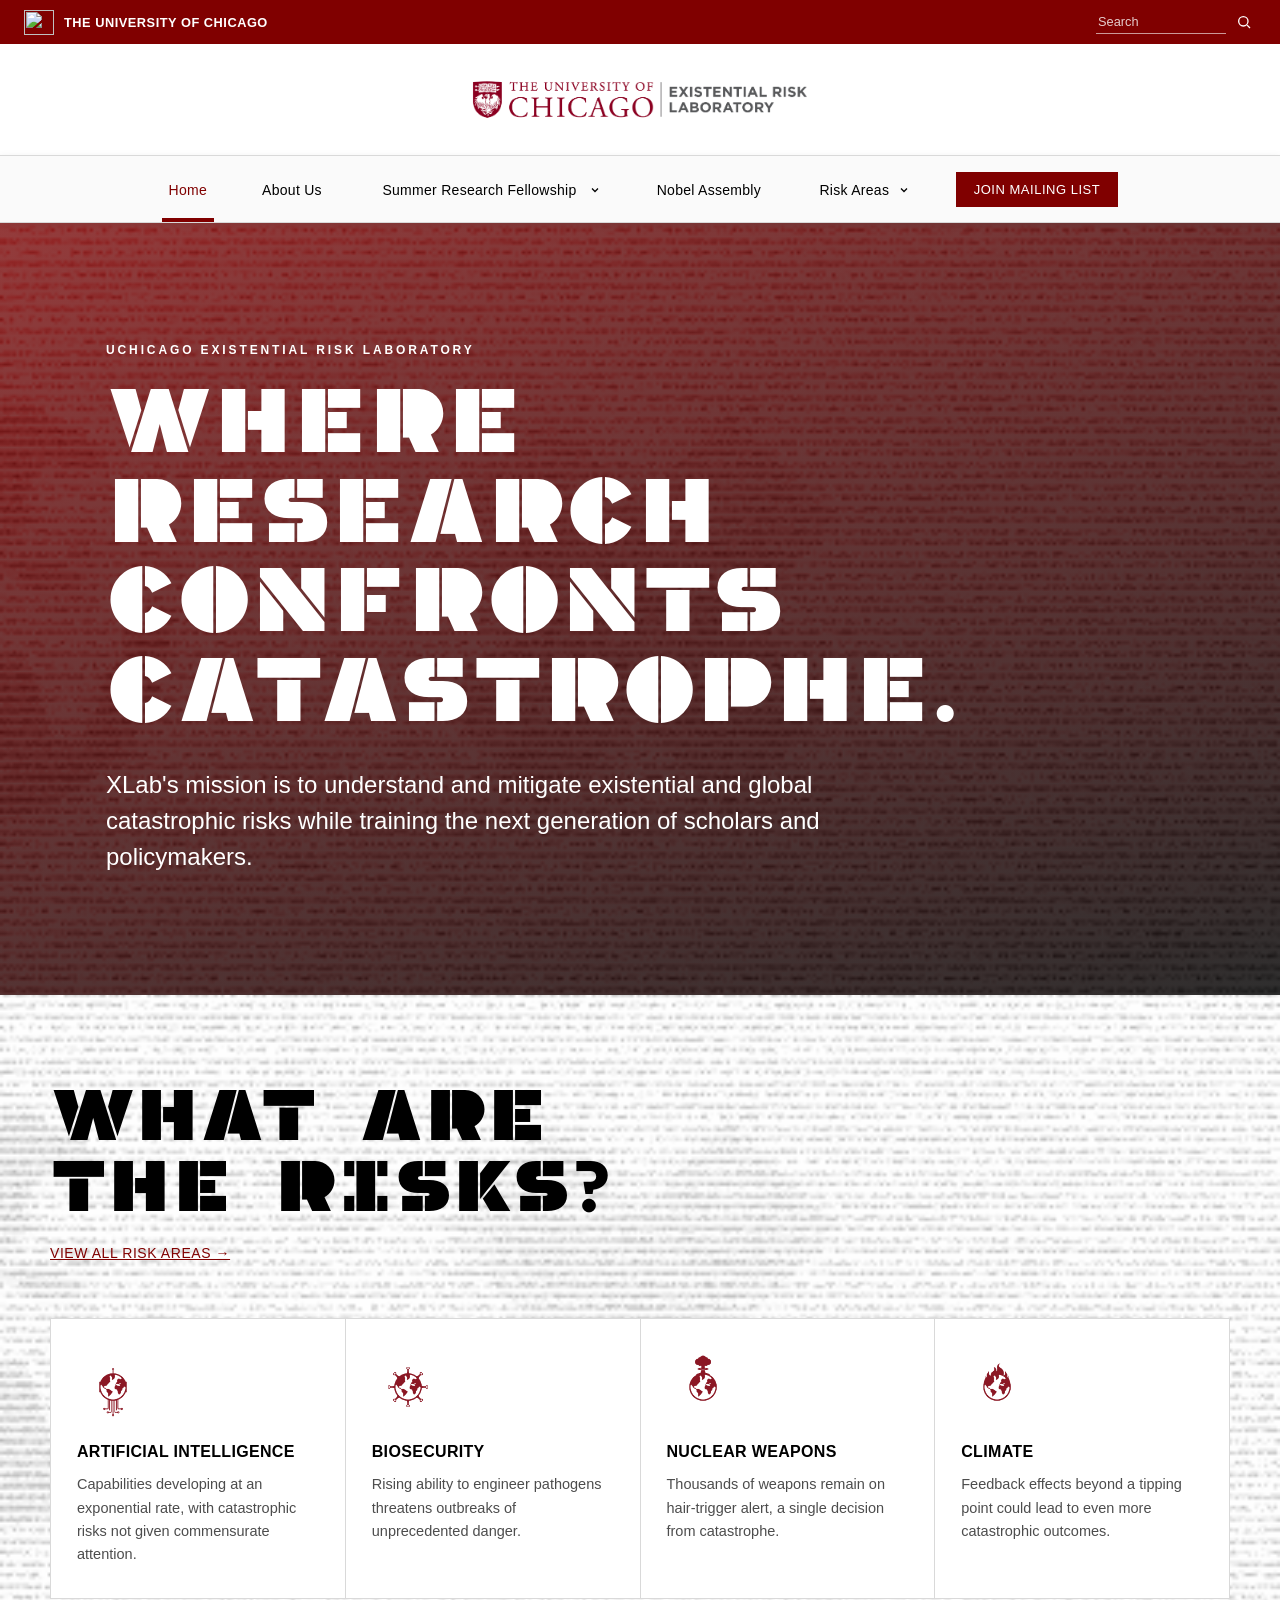
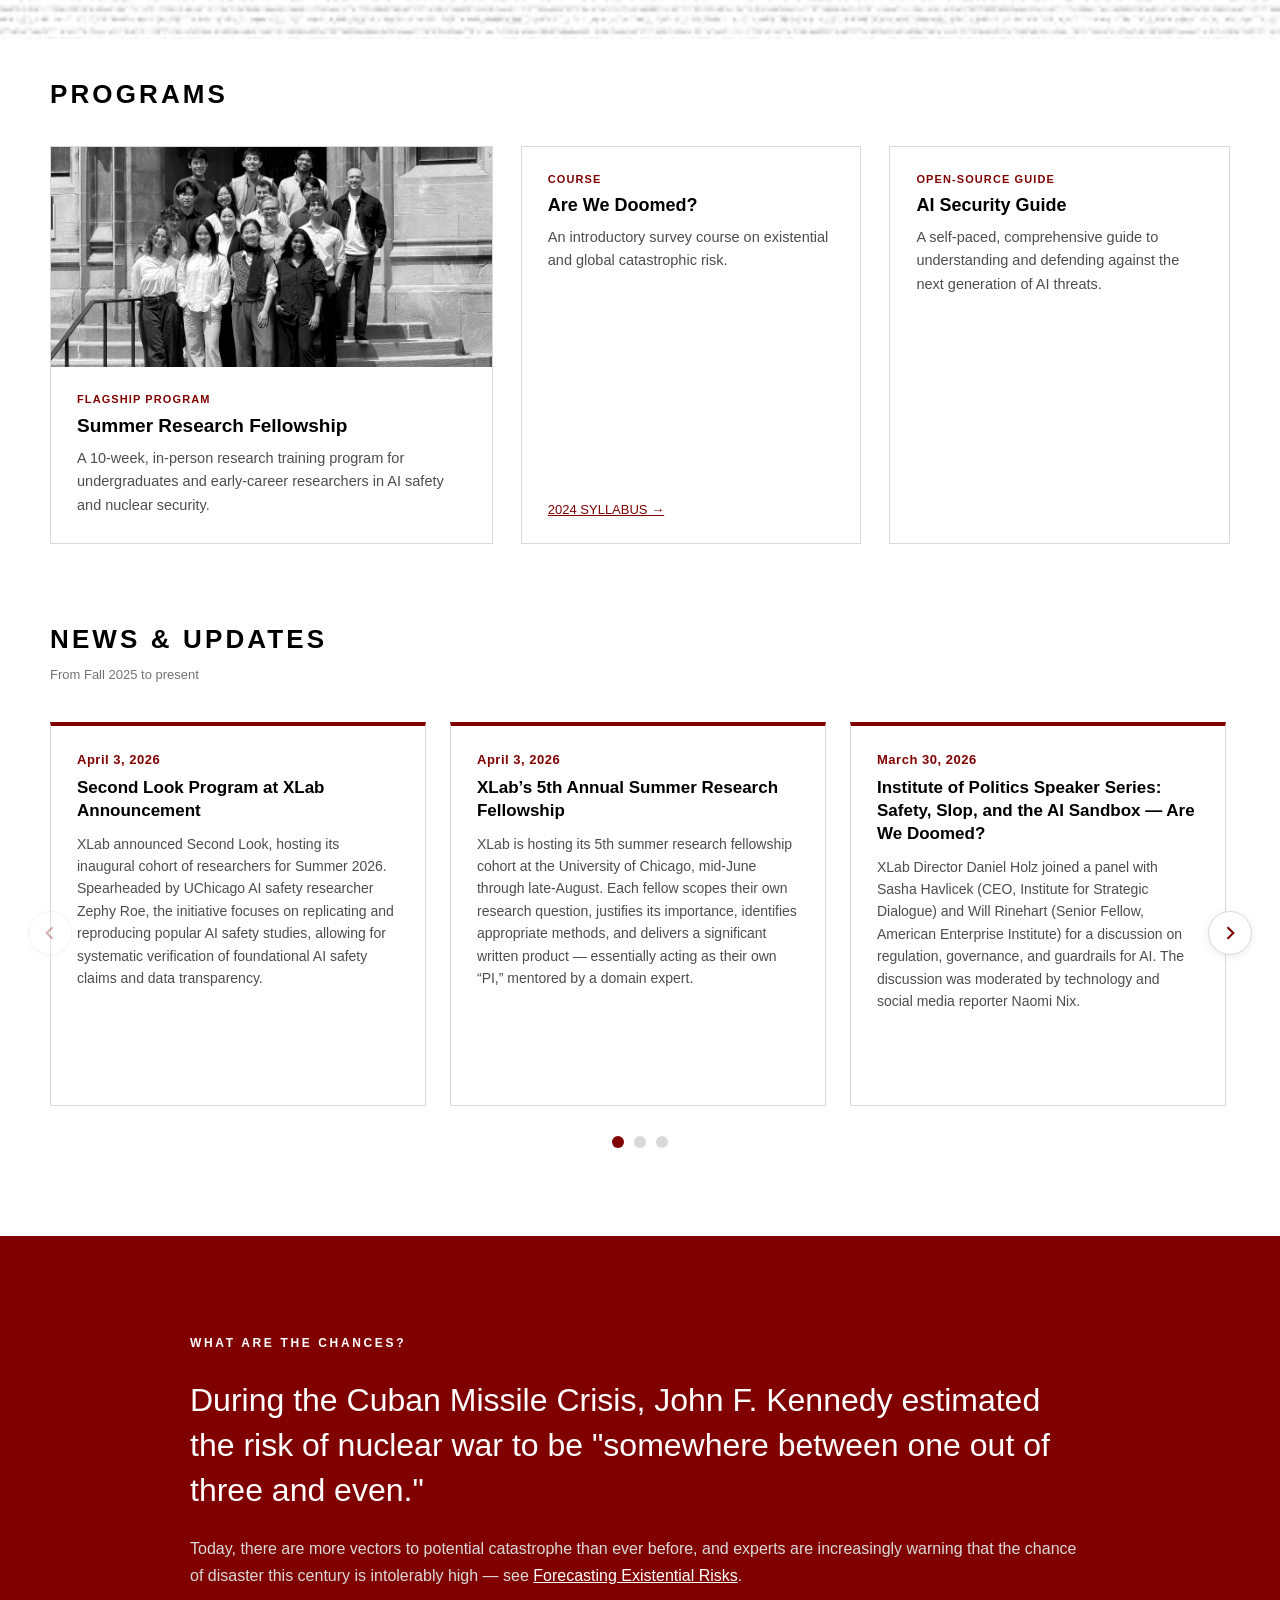
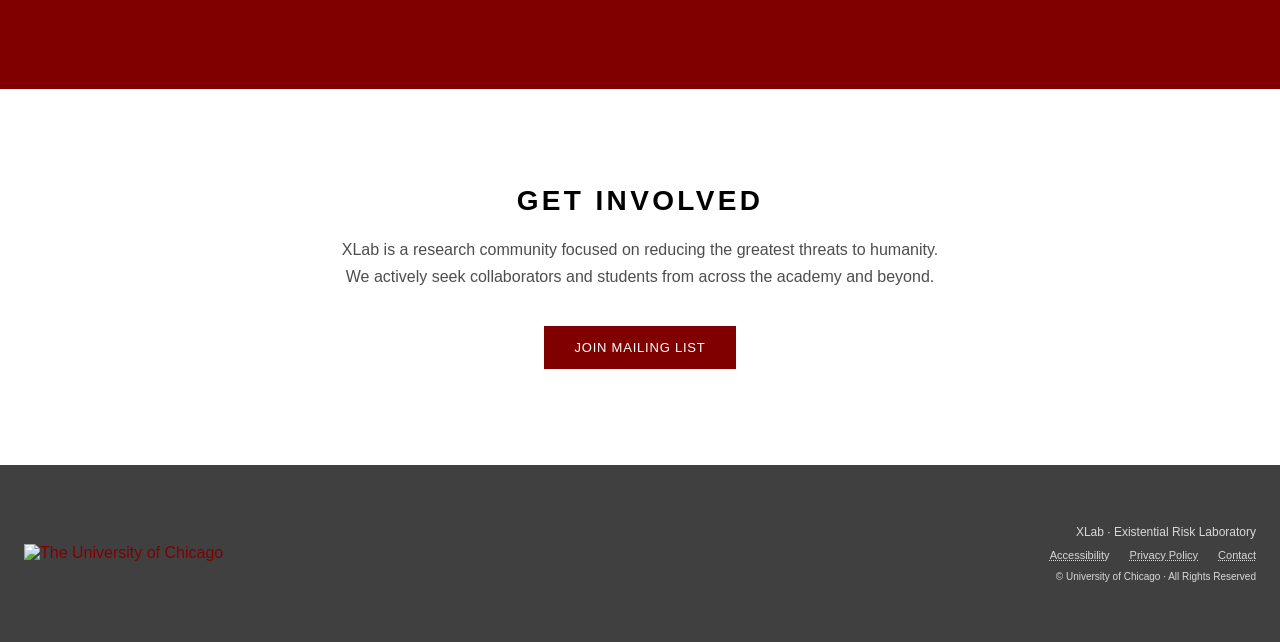
==== commit c5d19819: "Nuclear page: align group photo with the lede, balance the research focus cards - Drop the photo so " ====
--- a/index.html
+++ b/index.html
@@ -6,9 +6,9 @@
 <title>XLab — UChicago Existential Risk Laboratory</title>
 <meta name="description" content="XLab is the University of Chicago's Existential Risk Laboratory, an interdisciplinary research organization studying and mitigating catastrophic risks from AI, nuclear weapons, biosecurity, and climate change.">
 <link href="https://uchicago-brand-fonts.s3.us-east-2.amazonaws.com/UChicagoSansSerif.css" rel="stylesheet">
-<script src="js/image-slot.js?v=20261007c"></script>
-<link rel="stylesheet" href="css/site.css?v=20261007c">
-<script src="js/site.js?v=20261007c" defer></script>
+<script src="js/image-slot.js?v=20261007d"></script>
+<link rel="stylesheet" href="css/site.css?v=20261007d">
+<script src="js/site.js?v=20261007d" defer></script>
 <style>
   body { margin: 0; background: #ffffff; font-family: 'UChicago Sans Serif', Helvetica, Arial, sans-serif; color: #000000; }
   a { color: #800000; text-decoration: none; }
--- a/css/site.css
+++ b/css/site.css
@@ -119,10 +119,10 @@
 @media (prefers-reduced-motion: reduce) { [data-reveal] { opacity: 1; transform: none; transition: none; } }
 .about-row { display: grid; grid-template-columns: 1.15fr 1fr; gap: 40px; align-items: start; margin-top: 36px; }
 .about-row .prose { max-width: none; }
-.about-photo { margin: 0; }
+.about-photo { margin: 52px 0 0; }
 .about-photo img { width: 100%; height: auto; display: block; }
 .about-photo figcaption { font-size: 12.5px; color: #737373; margin-top: 8px; }
-.focus-grid { display: grid; grid-template-columns: repeat(3, 1fr); gap: 20px; }
+.focus-grid { display: grid; grid-template-columns: 1fr 1.3fr 1fr; gap: 20px; }
 .focus-card { background: #ffffff; border: 1px solid #D9D9D9; border-top: 4px solid #800000; padding: 24px; }
 .focus-card h3 { font-size: 17px; font-weight: 700; margin: 0 0 10px; color: #000000; line-height: 1.3; }
 .focus-card p { font-size: 14.5px; line-height: 1.65; color: #4D4D4D; margin: 0; }
@@ -137,7 +137,7 @@
 .gal-type-text { display: block; font-size: 18px; line-height: 1.35; font-weight: 700; }
 .gal-type-src { display: block; font-size: 12px; letter-spacing: 0.1em; text-transform: uppercase; margin-top: 14px; opacity: 0.85; }
 .gal-type-kicker { display: block; font-size: 11px; letter-spacing: 0.12em; text-transform: uppercase; margin-bottom: 10px; opacity: 0.85; }
-@media (max-width: 900px) { .focus-grid { grid-template-columns: 1fr; } .about-row { grid-template-columns: 1fr; } .about-photo { order: -1; } }
+@media (max-width: 900px) { .focus-grid { grid-template-columns: 1fr; } .about-row { grid-template-columns: 1fr; } .about-photo { order: -1; margin-top: 0; } }
 @media (max-width: 640px) { .wg-grid { grid-template-columns: 1fr; } .lede { font-size: 18px; } }
 
 .nuke-cta { display: inline-block; font-size: 13px; letter-spacing: 0.06em; text-transform: uppercase; color: #ffffff; background: #800000; padding: 14px 26px; margin: 4px 0 8px; }
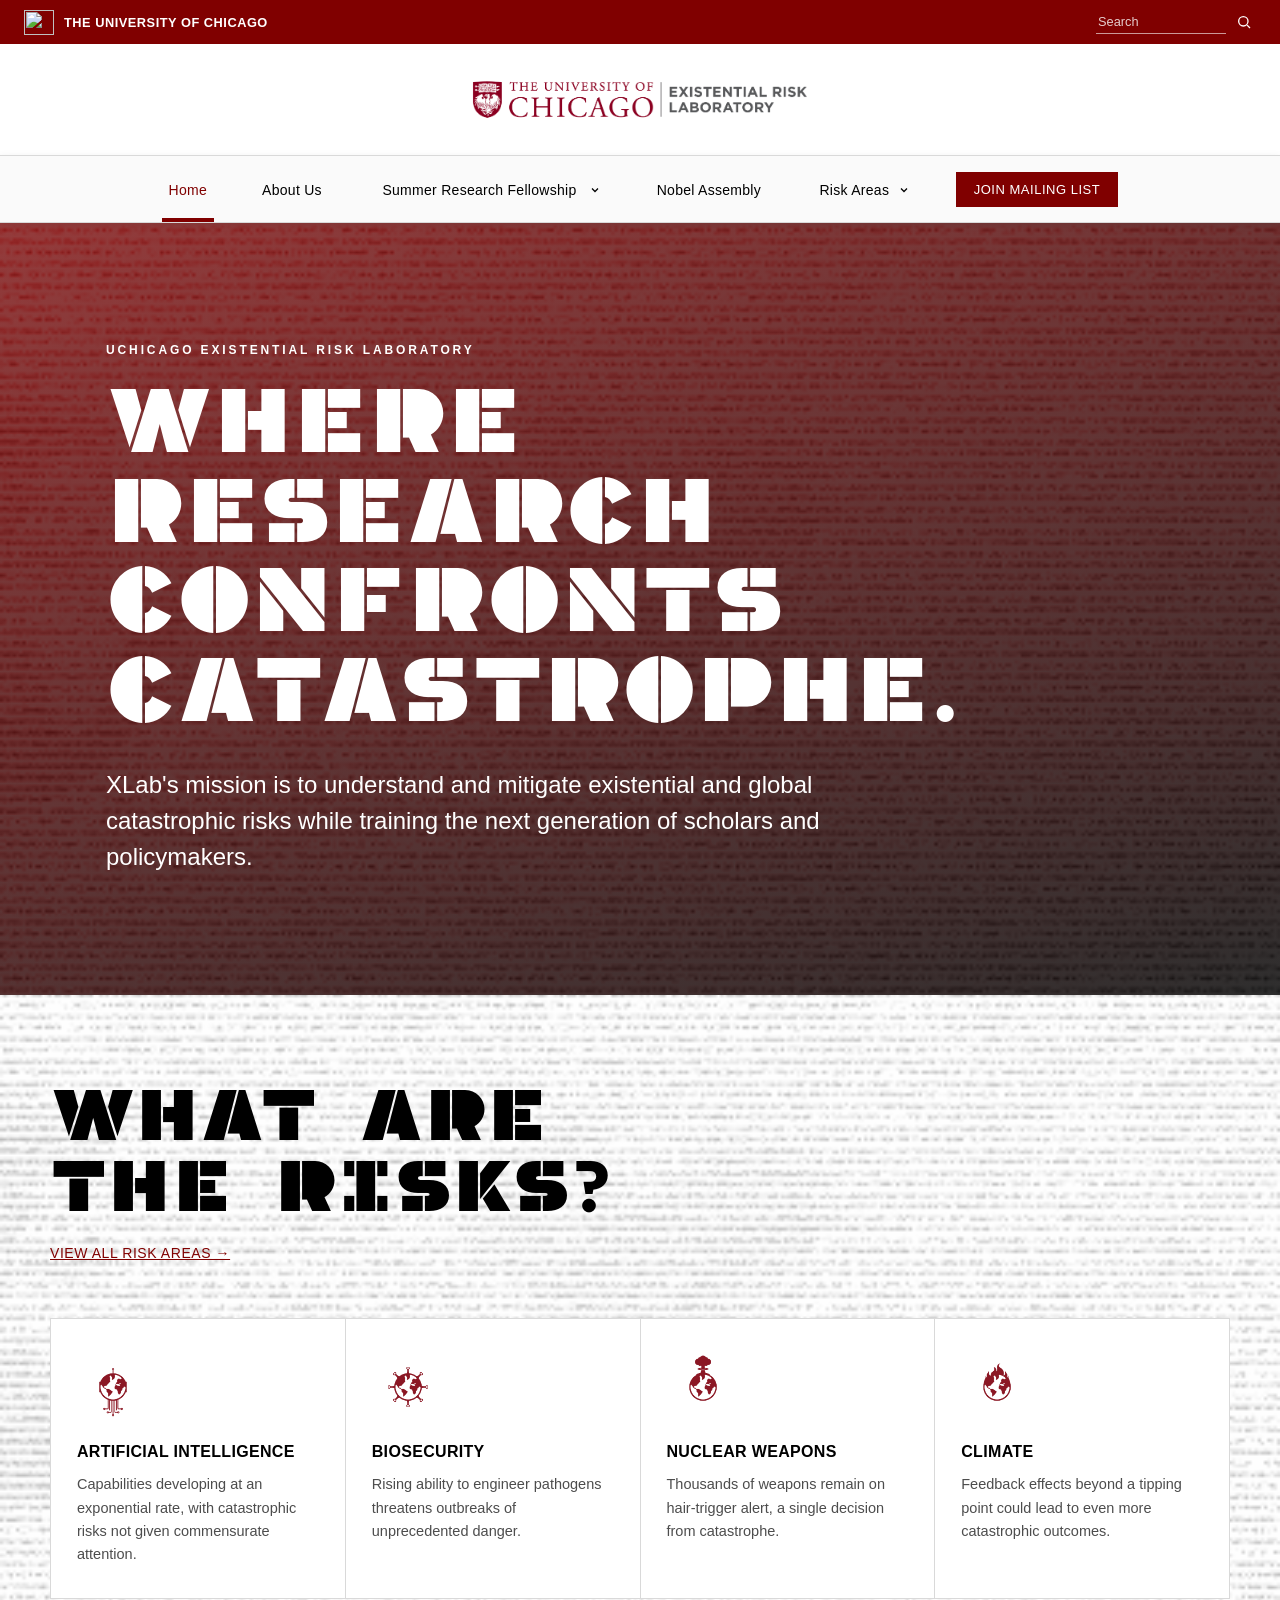
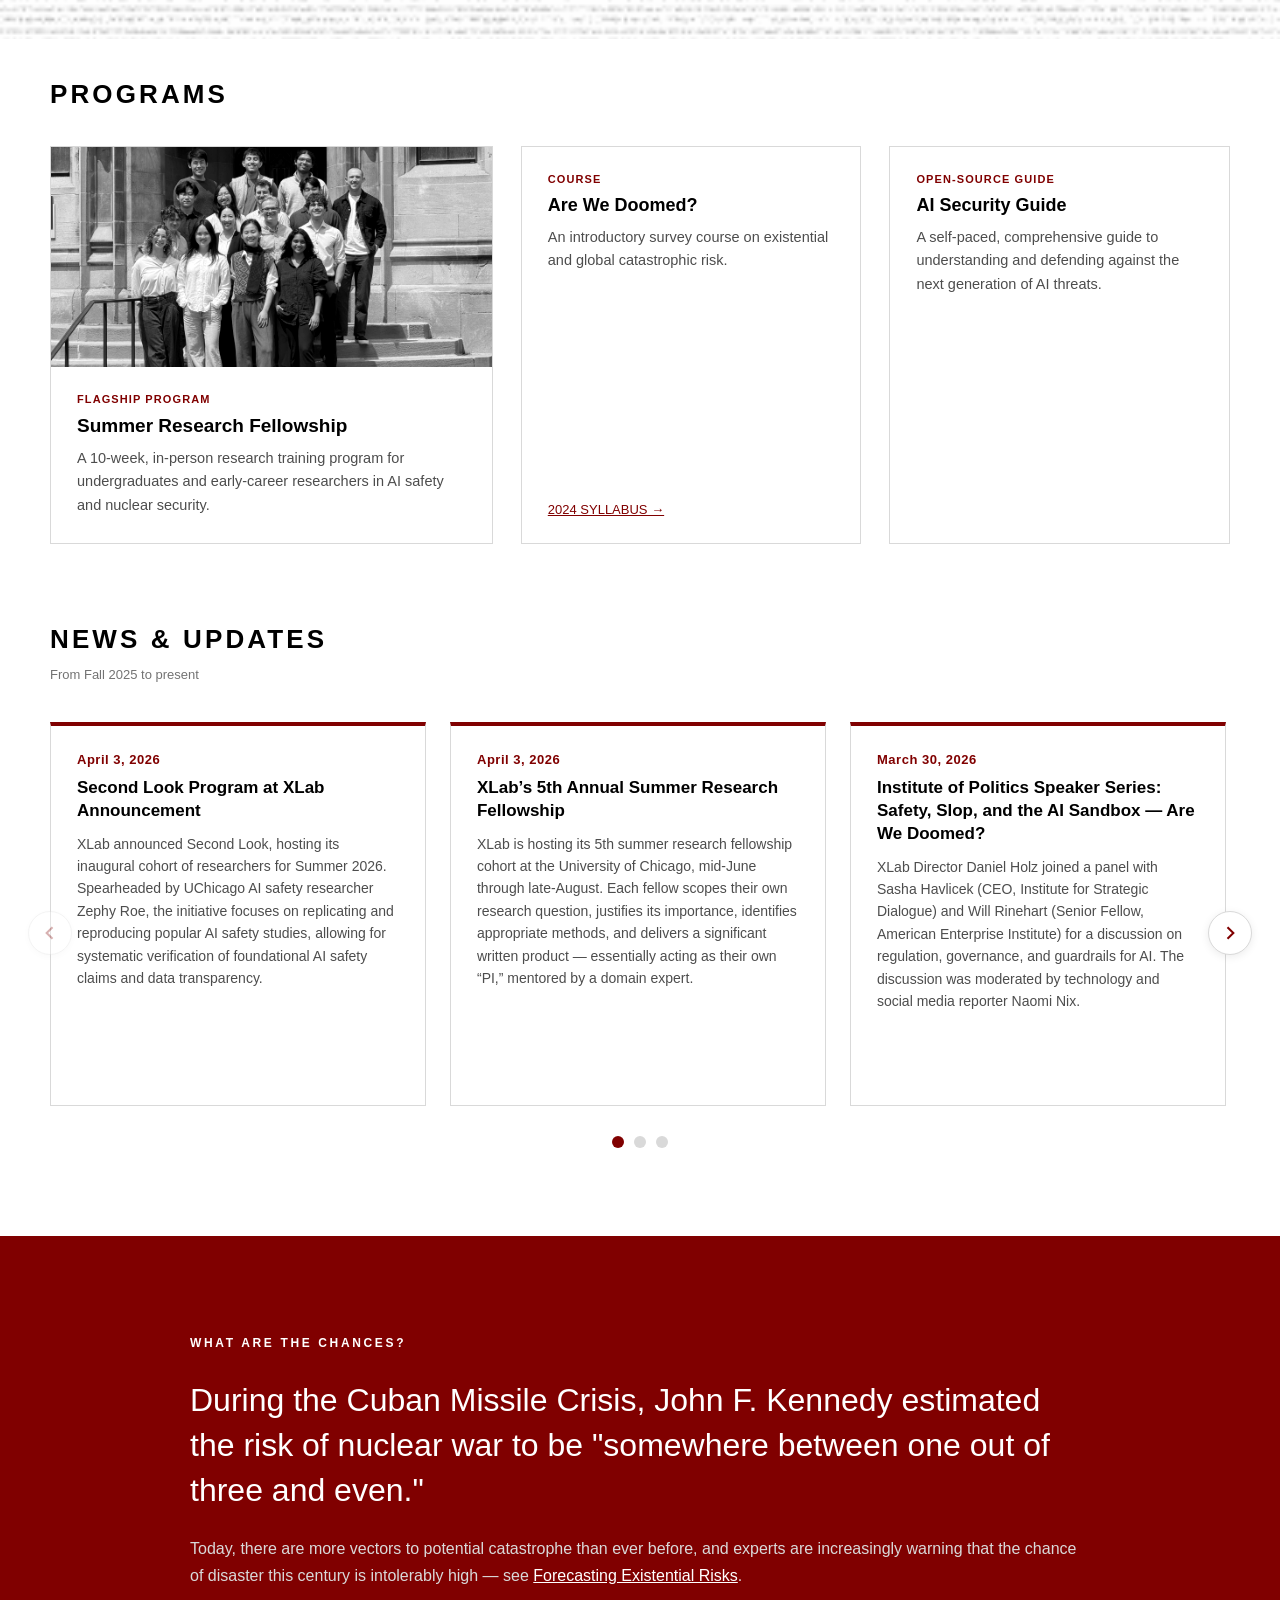
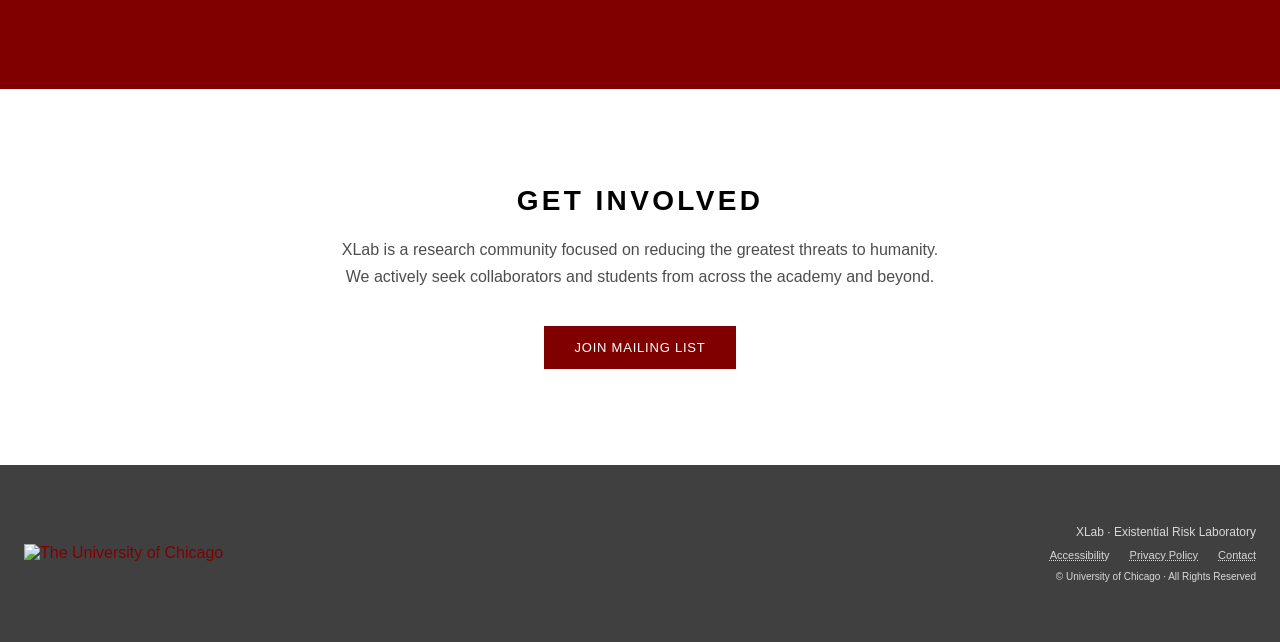
==== commit 9329eabc: "Fellows: Second Look tab with the 2026 cohort; keep the article link visible in pop-ups - Past Fello" ====
--- a/index.html
+++ b/index.html
@@ -6,9 +6,9 @@
 <title>XLab — UChicago Existential Risk Laboratory</title>
 <meta name="description" content="XLab is the University of Chicago's Existential Risk Laboratory, an interdisciplinary research organization studying and mitigating catastrophic risks from AI, nuclear weapons, biosecurity, and climate change.">
 <link href="https://uchicago-brand-fonts.s3.us-east-2.amazonaws.com/UChicagoSansSerif.css" rel="stylesheet">
-<script src="js/image-slot.js?v=20261007d"></script>
-<link rel="stylesheet" href="css/site.css?v=20261007d">
-<script src="js/site.js?v=20261007d" defer></script>
+<script src="js/image-slot.js?v=20261007e"></script>
+<link rel="stylesheet" href="css/site.css?v=20261007e">
+<script src="js/site.js?v=20261007e" defer></script>
 <style>
   body { margin: 0; background: #ffffff; font-family: 'UChicago Sans Serif', Helvetica, Arial, sans-serif; color: #000000; }
   a { color: #800000; text-decoration: none; }
--- a/css/site.css
+++ b/css/site.css
@@ -160,7 +160,7 @@
 .xl-modal { border: 0; padding: 0; max-width: min(720px, calc(100vw - 32px)); width: 100%; background: #ffffff; color: #000000; box-shadow: 0 24px 60px rgba(0,0,0,0.3); }
 .xl-modal::backdrop { background: rgba(0, 0, 0, 0.6); }
 .xl-modal-content { padding: 0; max-height: calc(100vh - 64px); overflow-y: auto; }
-.xl-modal-body img { width: 100%; height: auto; display: block; }
+.xl-modal-body img { width: 100%; height: auto; max-height: 360px; object-fit: cover; object-position: center 30%; display: block; }
 .xl-modal-body h3 { font-size: 22px; font-weight: 700; margin: 24px 28px 10px; color: #000000; }
 .xl-modal-body p { font-size: 16px; line-height: 1.7; color: #4D4D4D; margin: 0 28px 16px; }
 .xl-modal-body p:last-child { margin-bottom: 28px; }
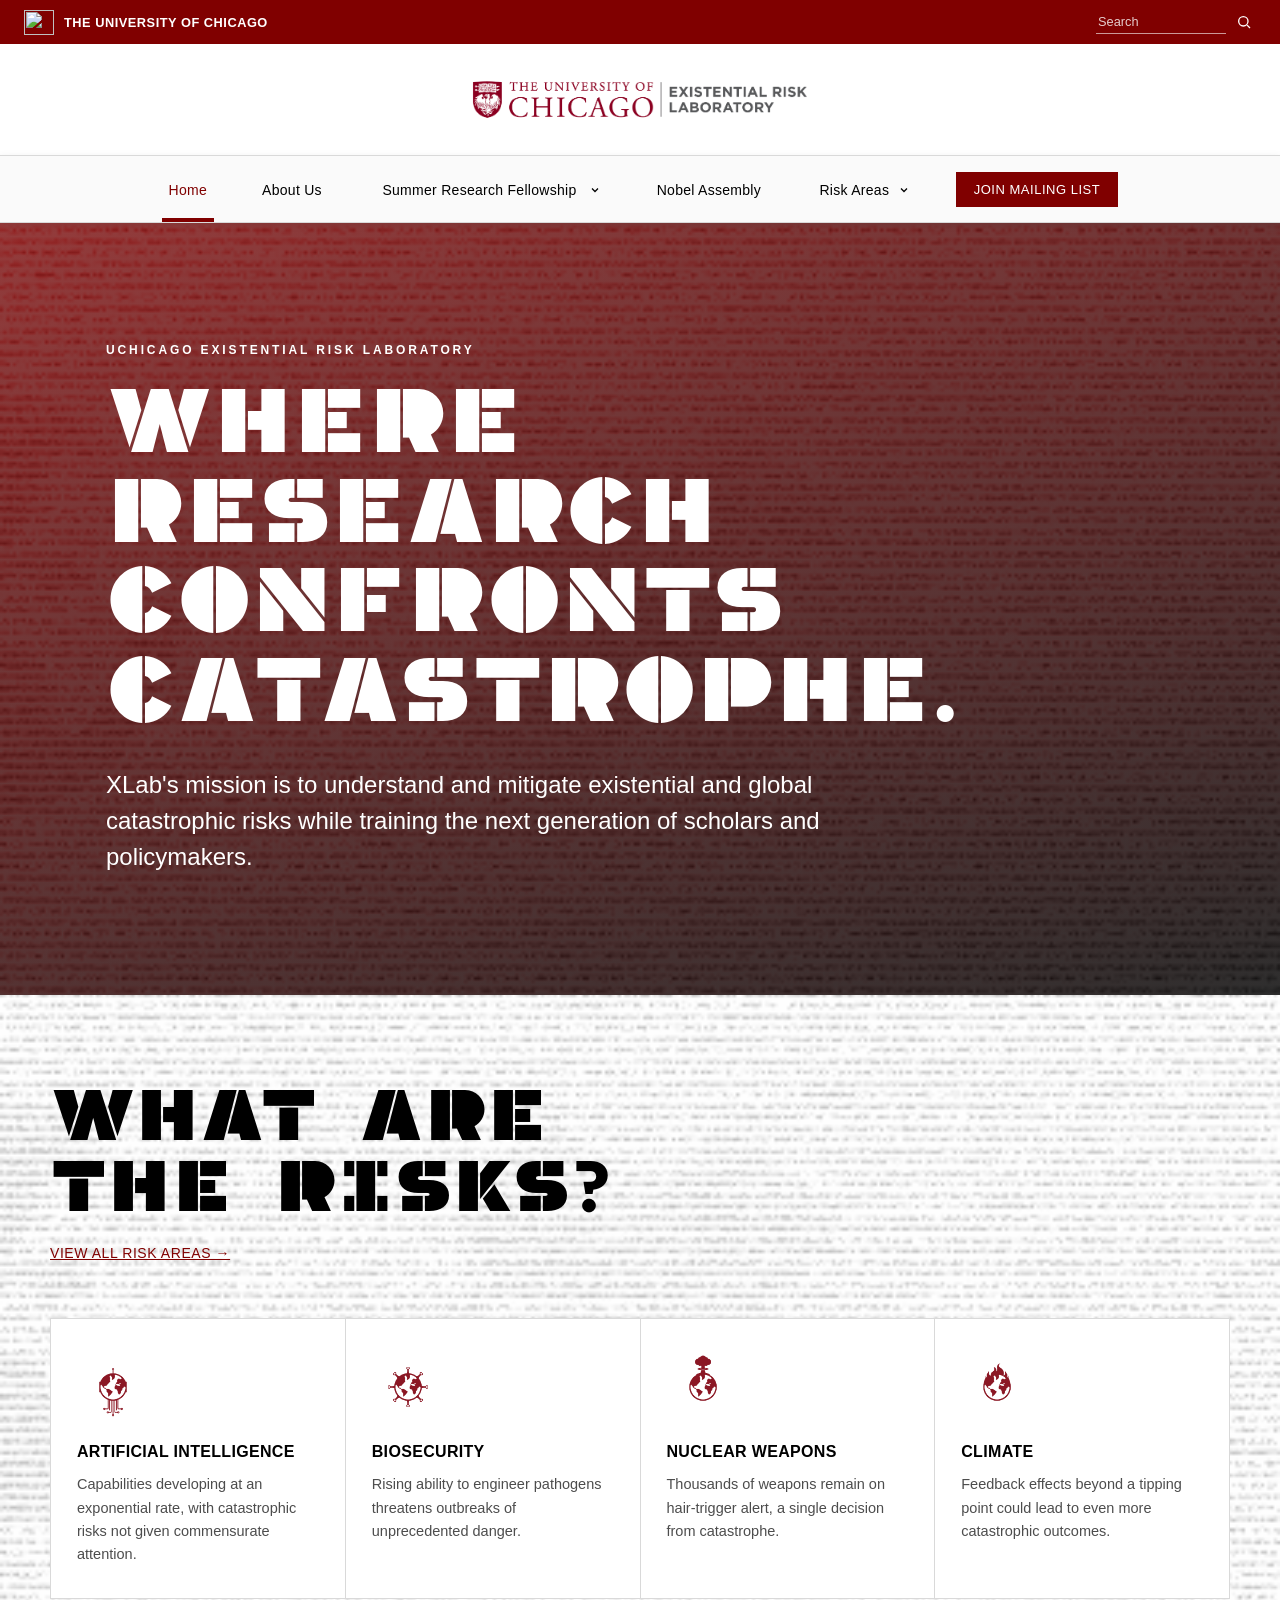
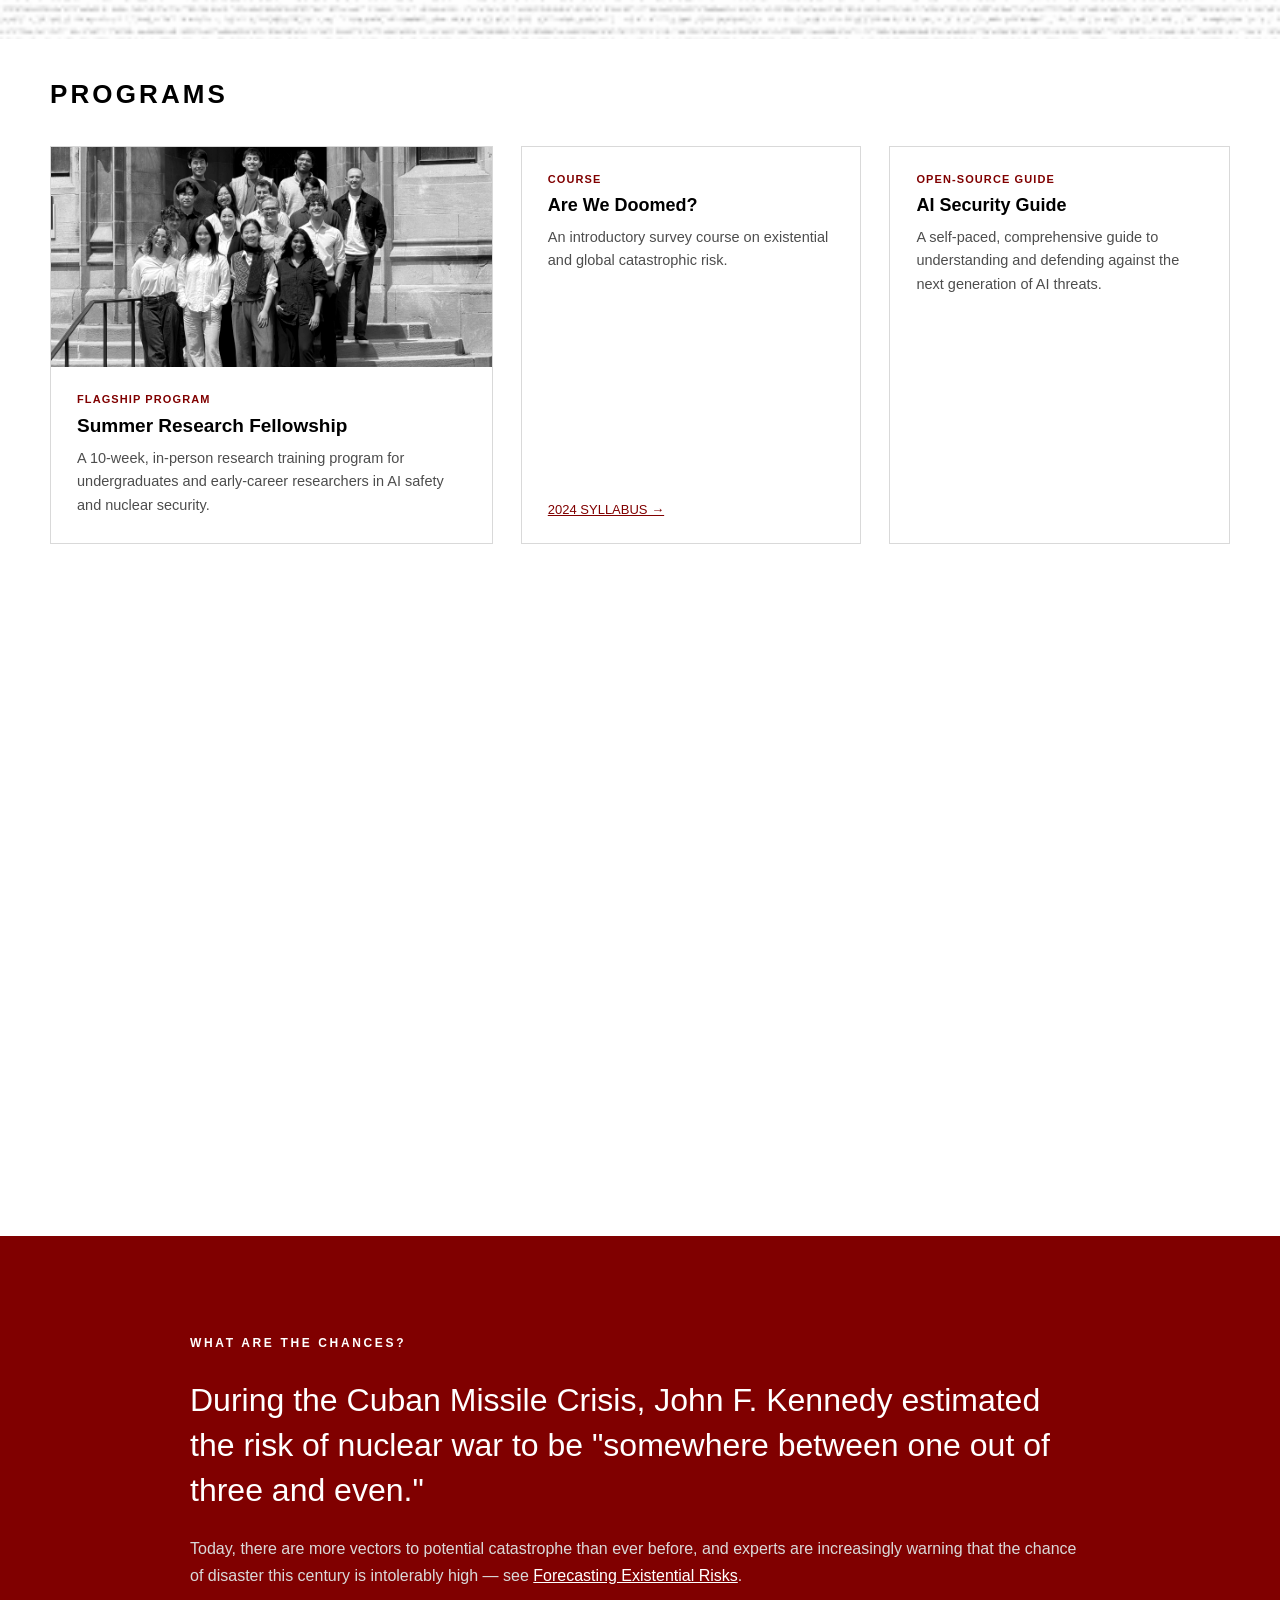
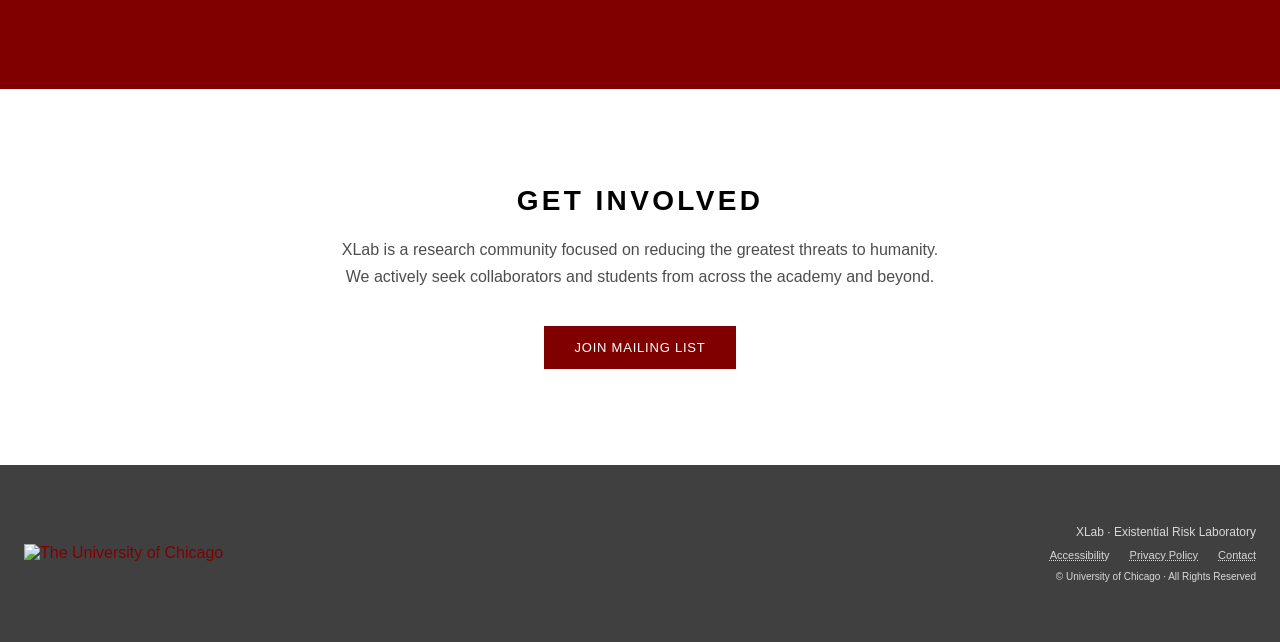
==== commit c535337f: "Fellows grid: stop columns inflating in Safari; Intercept pop-up gets a line on the article - Grid t" ====
--- a/index.html
+++ b/index.html
@@ -6,9 +6,9 @@
 <title>XLab — UChicago Existential Risk Laboratory</title>
 <meta name="description" content="XLab is the University of Chicago's Existential Risk Laboratory, an interdisciplinary research organization studying and mitigating catastrophic risks from AI, nuclear weapons, biosecurity, and climate change.">
 <link href="https://uchicago-brand-fonts.s3.us-east-2.amazonaws.com/UChicagoSansSerif.css" rel="stylesheet">
-<script src="js/image-slot.js?v=20261007e"></script>
-<link rel="stylesheet" href="css/site.css?v=20261007e">
-<script src="js/site.js?v=20261007e" defer></script>
+<script src="js/image-slot.js?v=20261007f"></script>
+<link rel="stylesheet" href="css/site.css?v=20261007f">
+<script src="js/site.js?v=20261007f" defer></script>
 <style>
   body { margin: 0; background: #ffffff; font-family: 'UChicago Sans Serif', Helvetica, Arial, sans-serif; color: #000000; }
   a { color: #800000; text-decoration: none; }
--- a/css/site.css
+++ b/css/site.css
@@ -198,7 +198,17 @@
 /* ==========================================================================
    Tablet and below
    ========================================================================== */
+/* Past Fellows' Work grid: tracks can never be inflated by their content (Safari
+   sized the first column to the headshot's intrinsic width and pushed the rest
+   off-screen), and the photo box is a padding-based square so the slot inside
+   always has a definite size. */
+#fellow-grid { grid-template-columns: repeat(3, minmax(0, 1fr)) !important; }
+.fellow-card { min-width: 0; }
+.fellow-card > div:first-child { aspect-ratio: auto !important; height: 0; padding-top: 100%; }
+.fellow-card image-slot { position: absolute; inset: 0; width: 100% !important; height: 100% !important; display: block; }
+
 @media (max-width: 900px) {
+  #fellow-grid { grid-template-columns: repeat(2, minmax(0, 1fr)) !important; }
   /* --- Navigation collapses behind a MENU button --- */
   .nav-toggle { display: flex; }
   .nav-links {
@@ -277,7 +287,7 @@
 
   /* --- Every grid goes single column (except the numbered nuclear list) --- */
   main [style*="grid-template-columns"]:not([style*="40px 1fr"]) { grid-template-columns: 1fr !important; }
-  #fellow-grid { grid-template-columns: repeat(2, 1fr) !important; gap: 14px !important; }
+  #fellow-grid { grid-template-columns: repeat(2, minmax(0, 1fr)) !important; gap: 14px !important; }
 
   /* --- Side-by-side rows stack --- */
   .stack-sm { flex-direction: column !important; align-items: flex-start !important; }
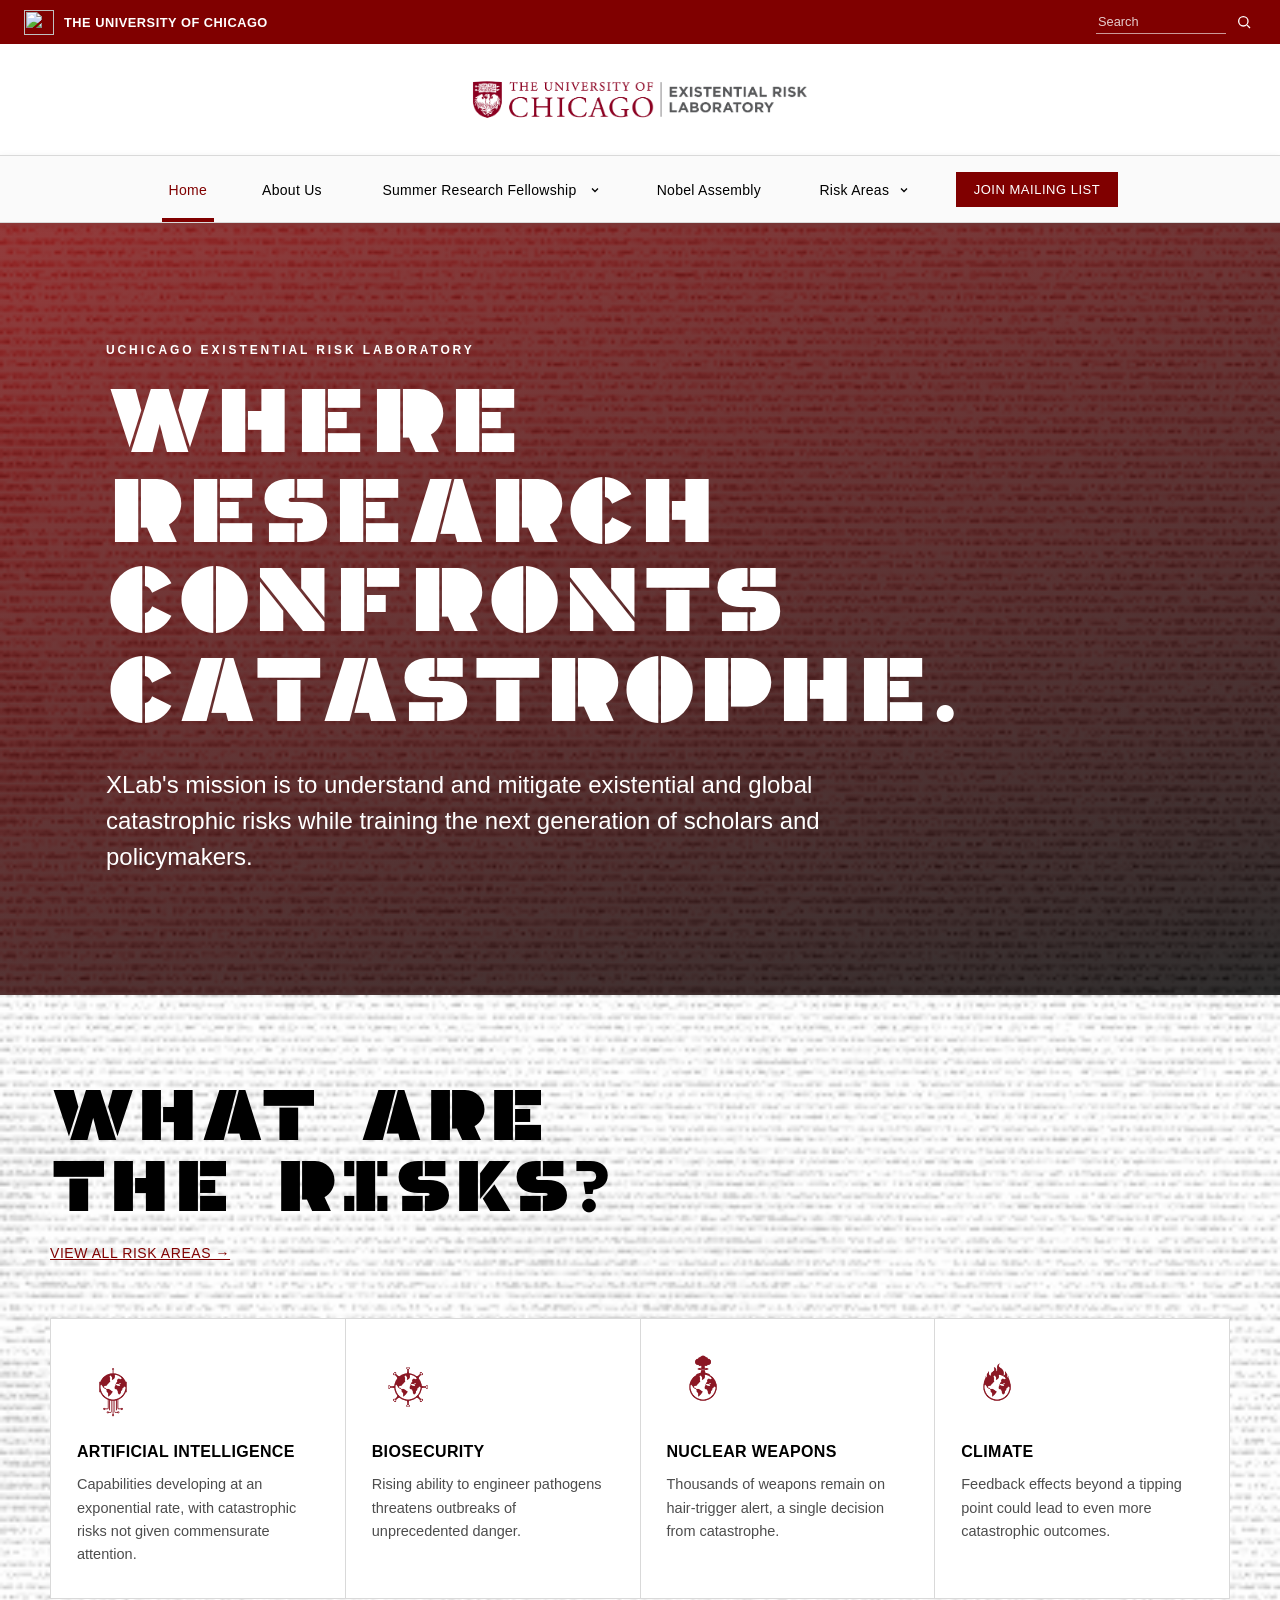
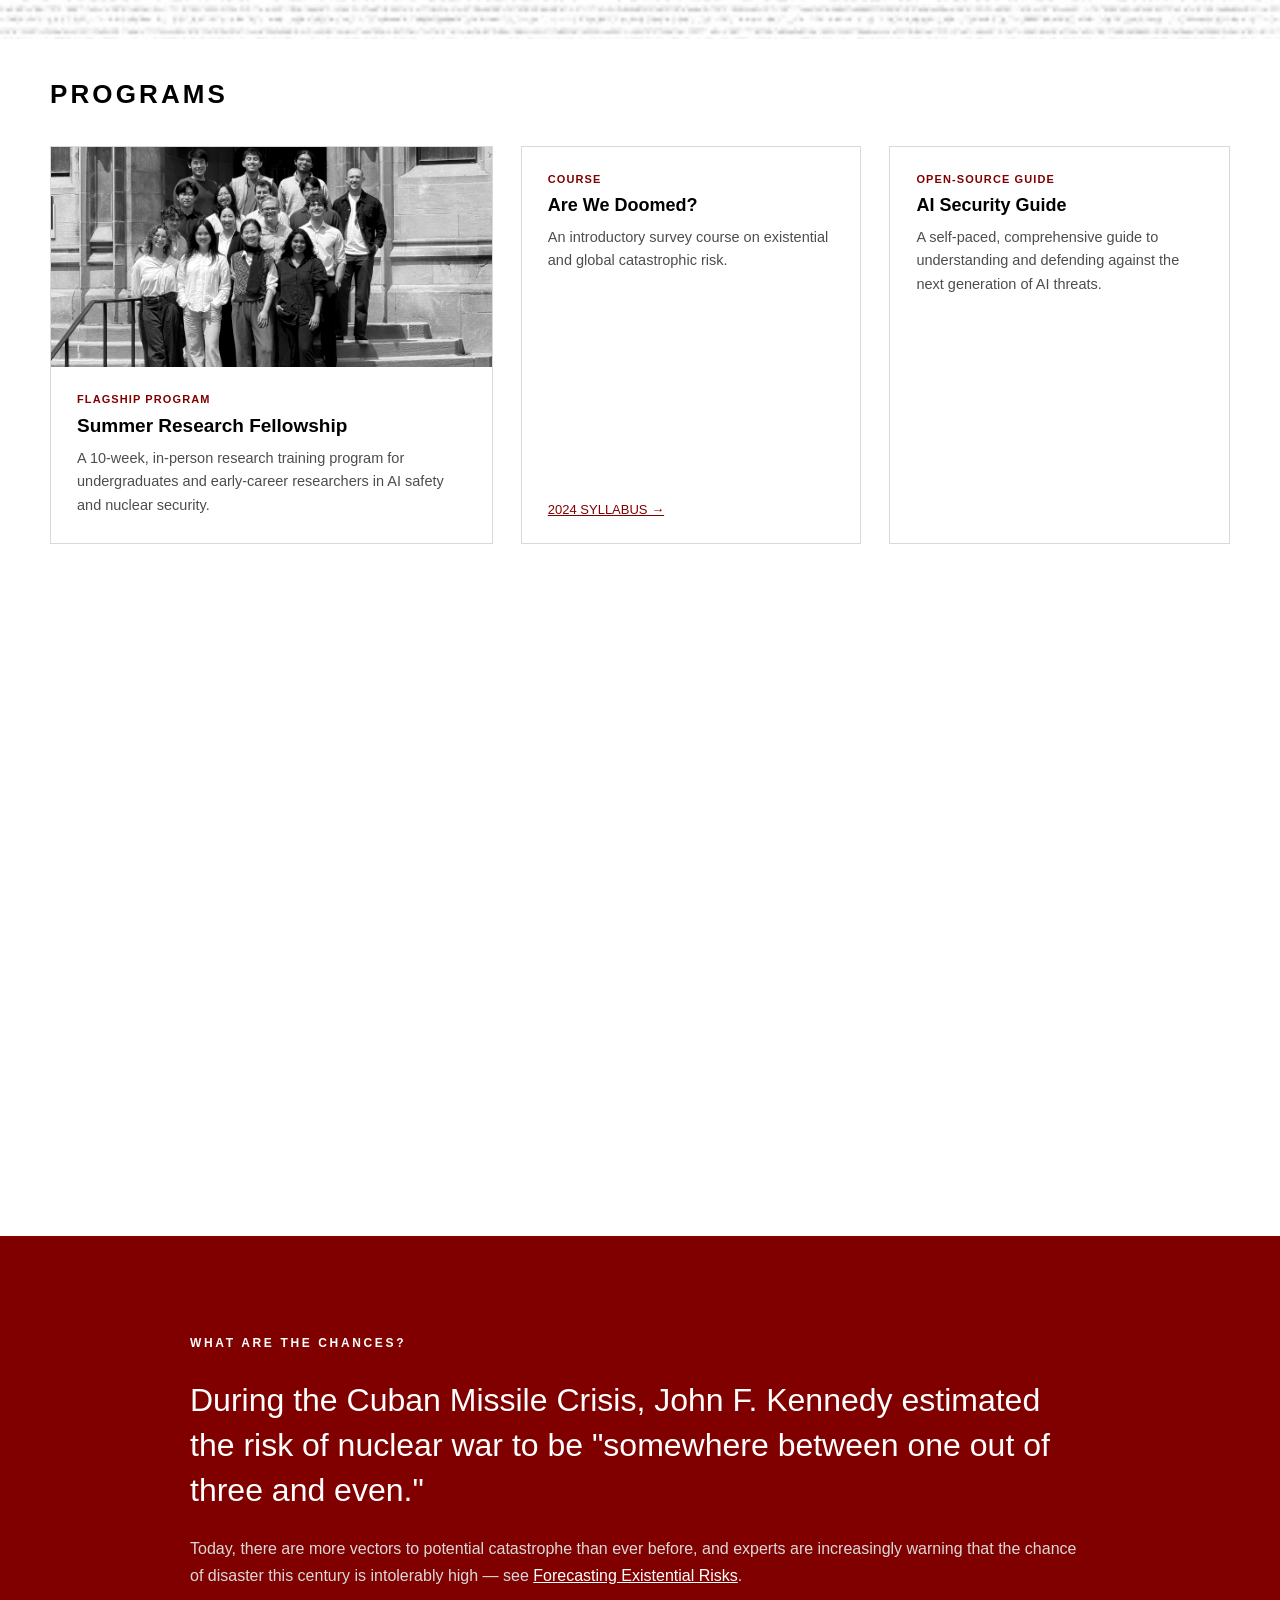
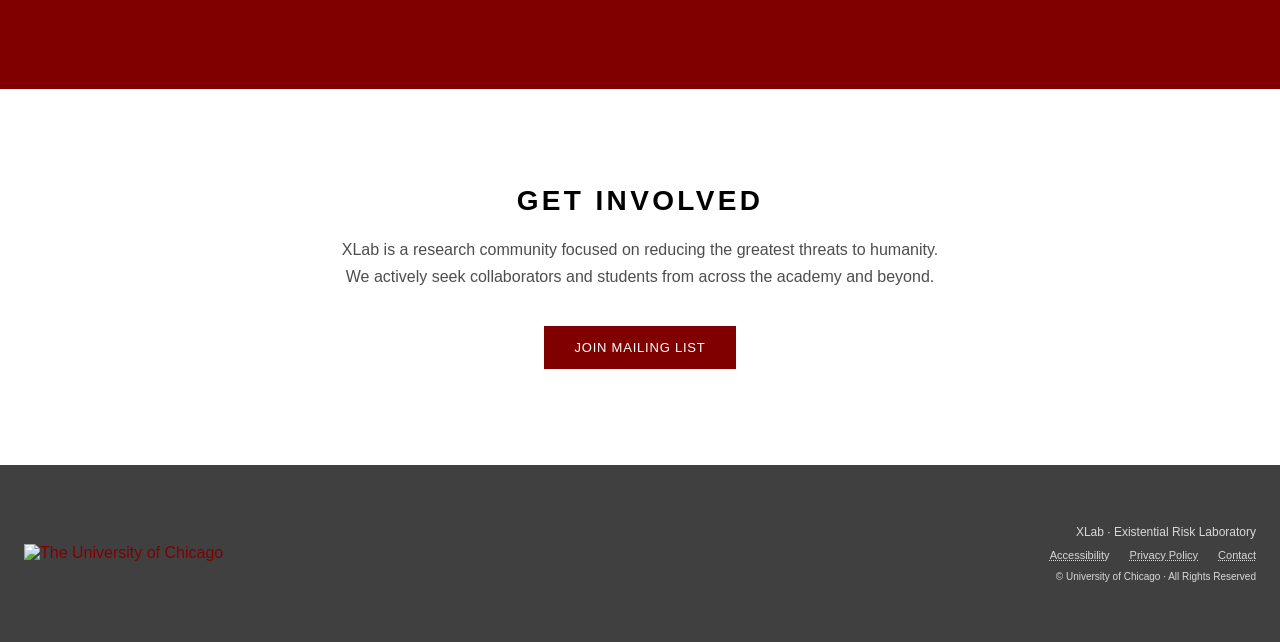
==== commit db4fedda: "Fellows page: plain <img> headshots, lighter name overlay, Vira Kasprova to row two - Replace the <i" ====
--- a/index.html
+++ b/index.html
@@ -6,9 +6,9 @@
 <title>XLab — UChicago Existential Risk Laboratory</title>
 <meta name="description" content="XLab is the University of Chicago's Existential Risk Laboratory, an interdisciplinary research organization studying and mitigating catastrophic risks from AI, nuclear weapons, biosecurity, and climate change.">
 <link href="https://uchicago-brand-fonts.s3.us-east-2.amazonaws.com/UChicagoSansSerif.css" rel="stylesheet">
-<script src="js/image-slot.js?v=20261007f"></script>
-<link rel="stylesheet" href="css/site.css?v=20261007f">
-<script src="js/site.js?v=20261007f" defer></script>
+<script src="js/image-slot.js?v=20261007g"></script>
+<link rel="stylesheet" href="css/site.css?v=20261007g">
+<script src="js/site.js?v=20261007g" defer></script>
 <style>
   body { margin: 0; background: #ffffff; font-family: 'UChicago Sans Serif', Helvetica, Arial, sans-serif; color: #000000; }
   a { color: #800000; text-decoration: none; }
--- a/css/site.css
+++ b/css/site.css
@@ -205,7 +205,7 @@
 #fellow-grid { grid-template-columns: repeat(3, minmax(0, 1fr)) !important; }
 .fellow-card { min-width: 0; }
 .fellow-card > div:first-child { aspect-ratio: auto !important; height: 0; padding-top: 100%; }
-.fellow-card image-slot { position: absolute; inset: 0; width: 100% !important; height: 100% !important; display: block; }
+.fellow-card > div:first-child > img { position: absolute; inset: 0; width: 100%; height: 100%; object-fit: cover; display: block; }
 
 @media (max-width: 900px) {
   #fellow-grid { grid-template-columns: repeat(2, minmax(0, 1fr)) !important; }
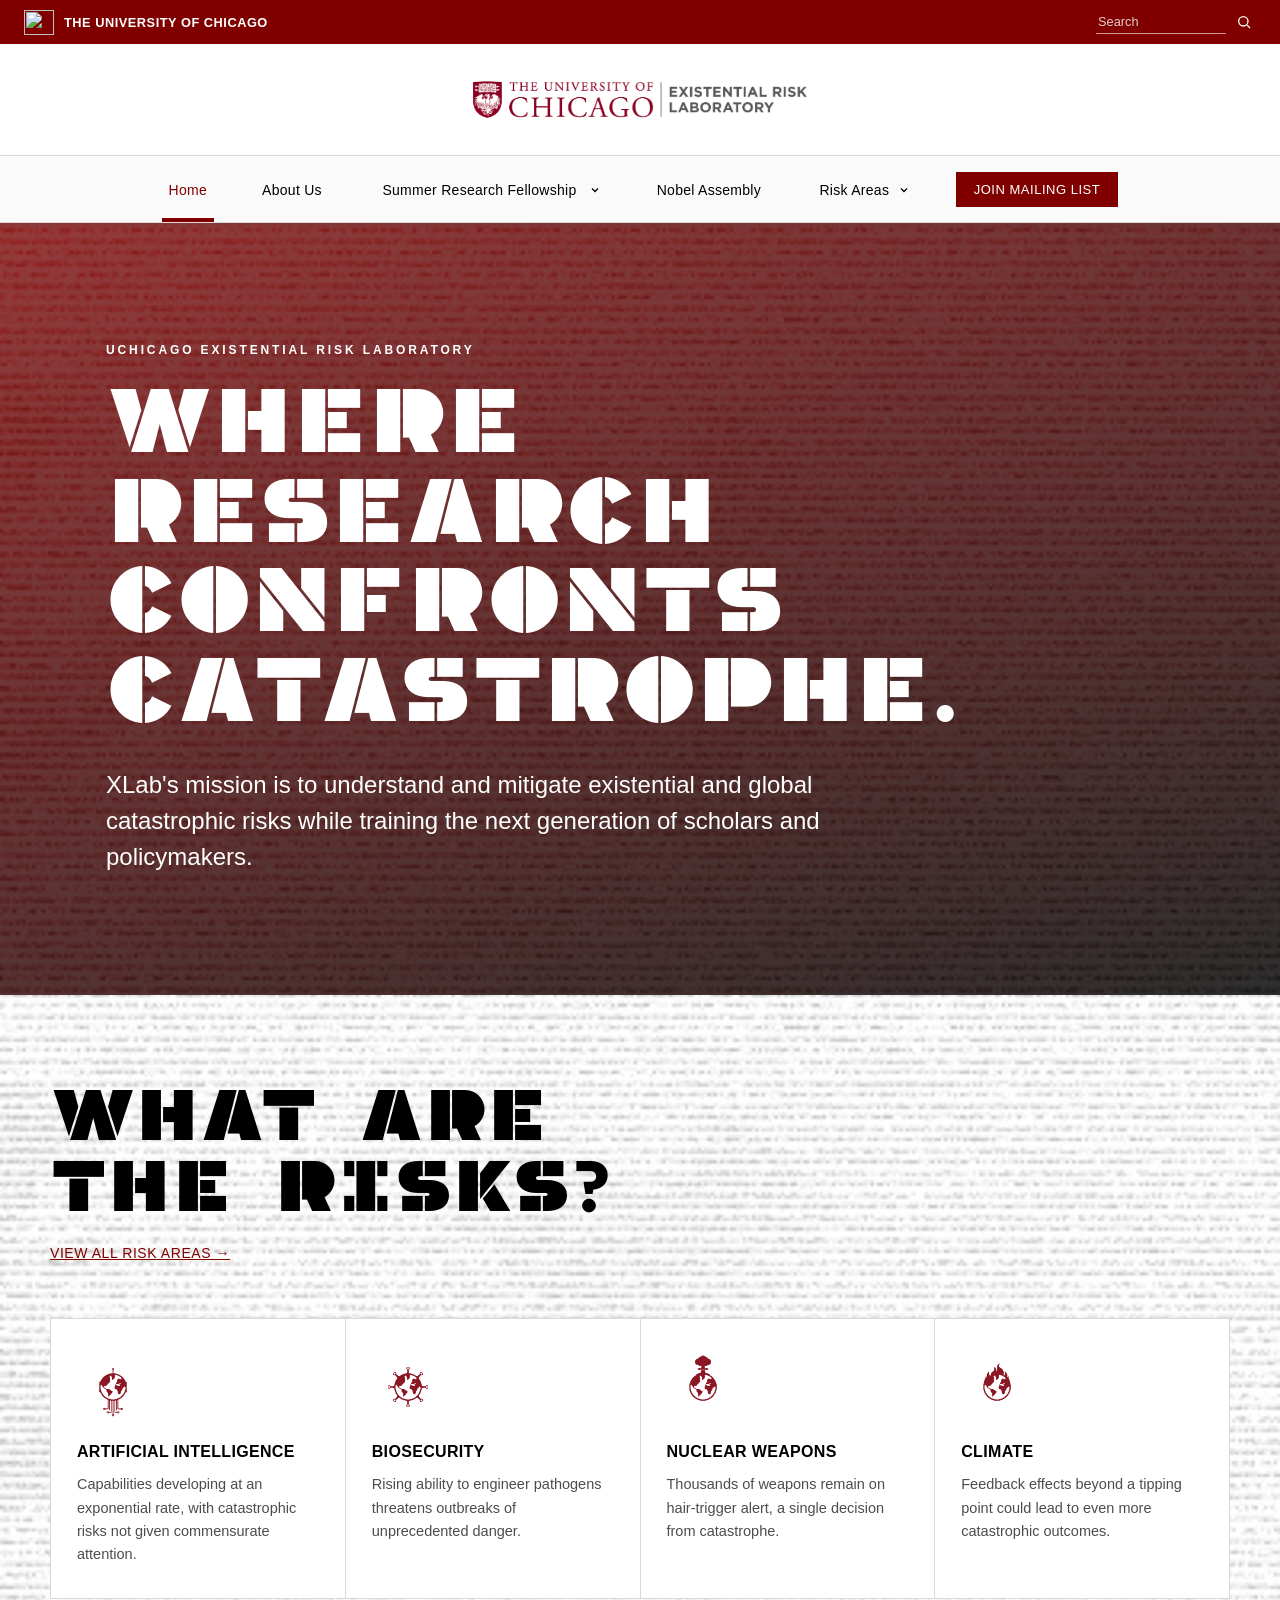
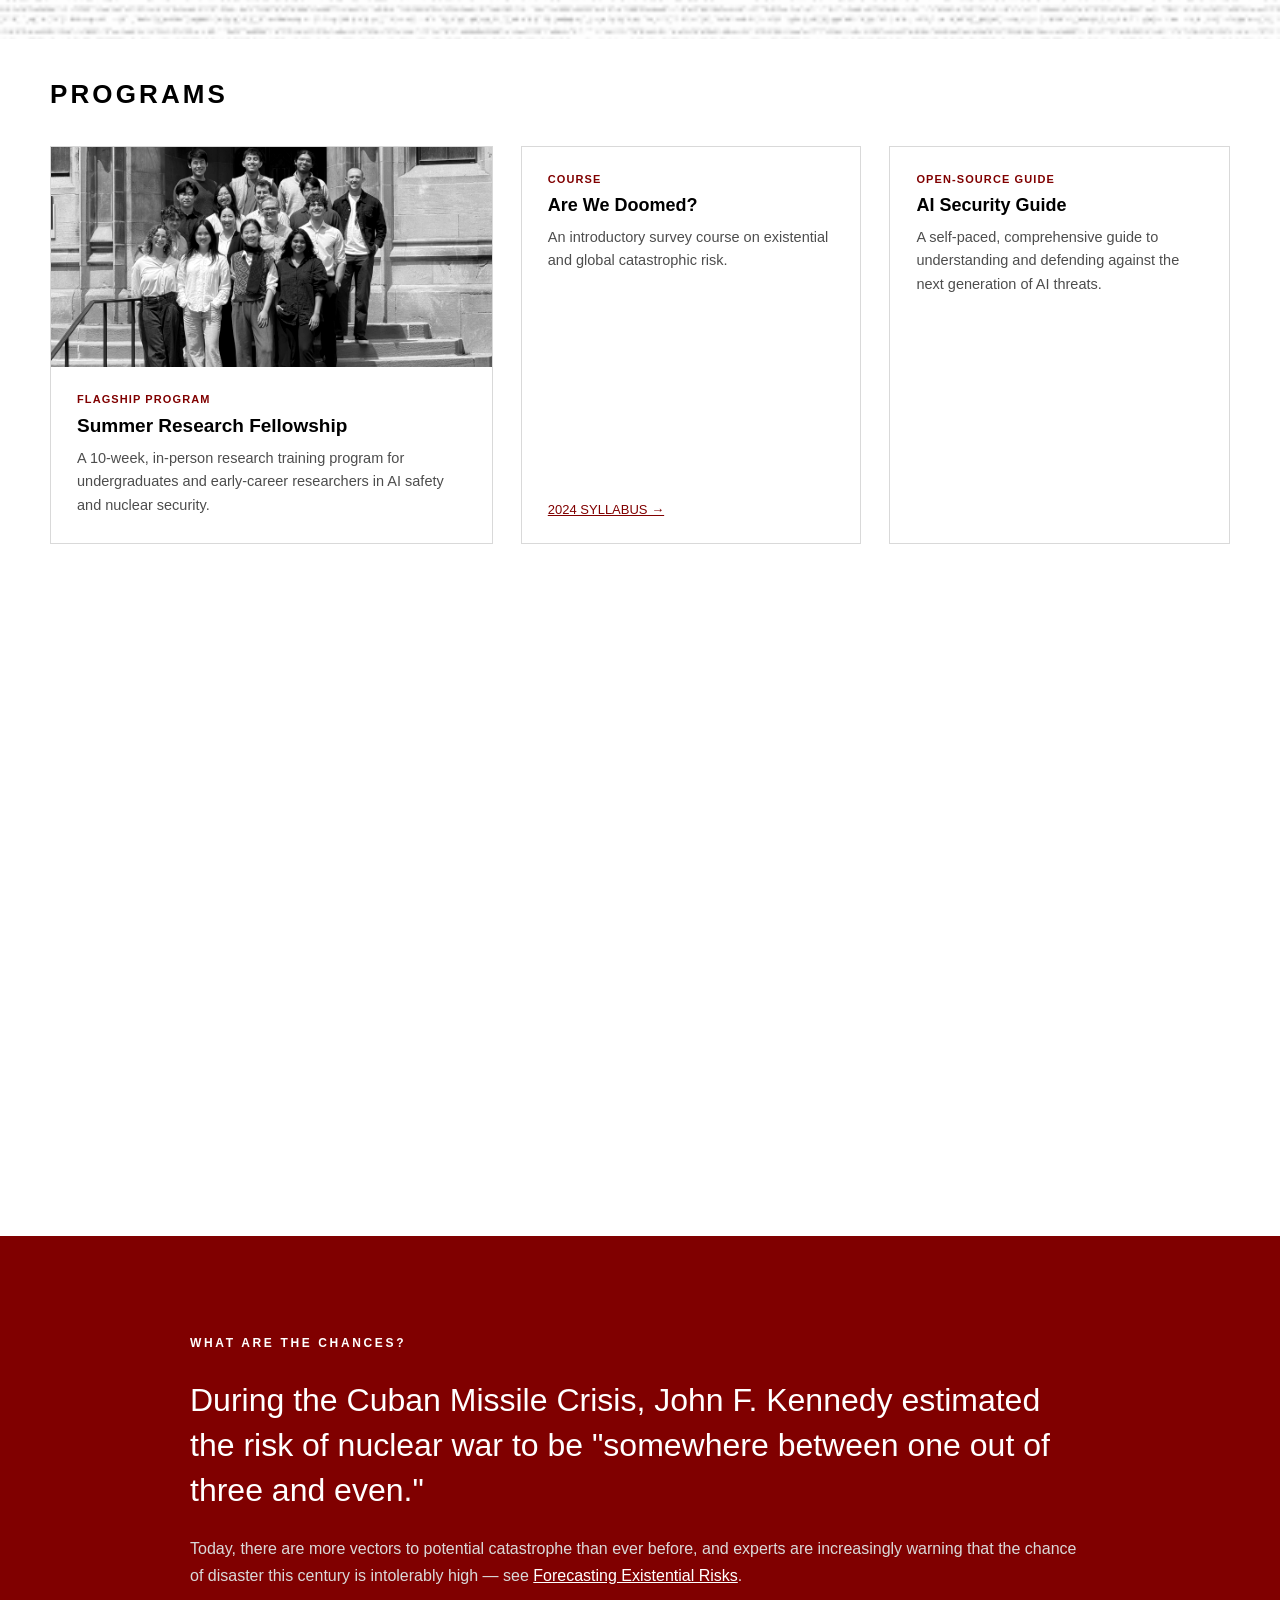
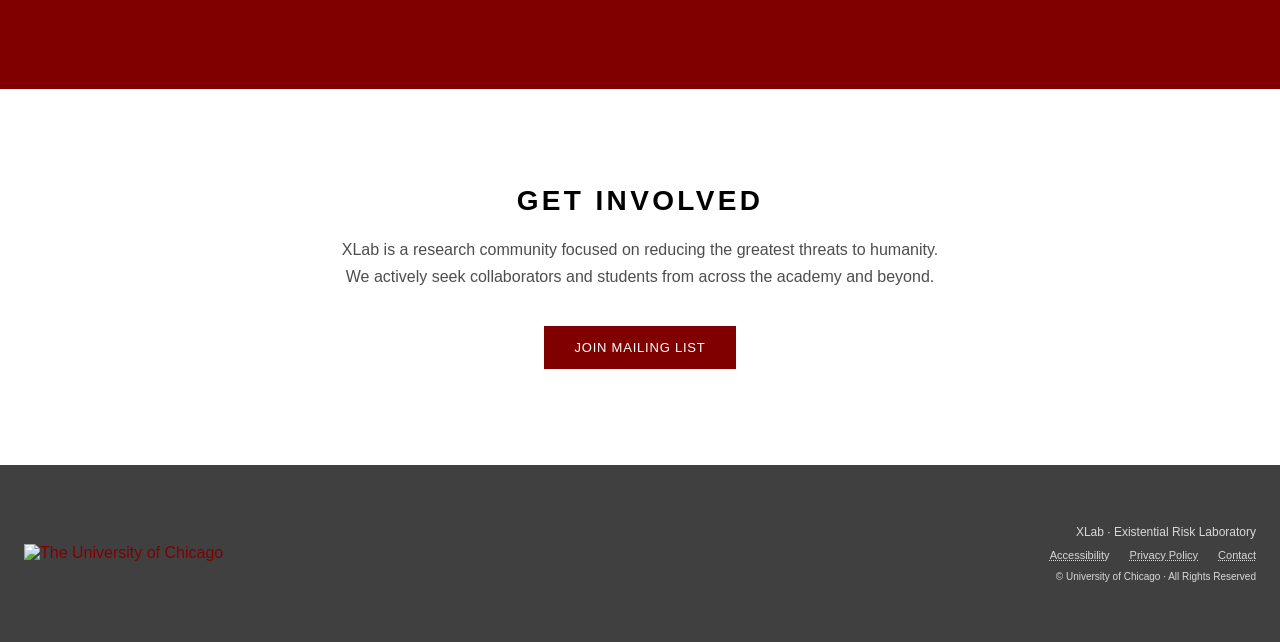
==== commit cbc88527: "Link the Fundamentals syllabus and UChicago AI Safety; serve migrated PDFs from this site - AI Risk " ====
--- a/index.html
+++ b/index.html
@@ -145,7 +145,7 @@
         <div style="font-size:11px;letter-spacing:0.1em;color:#800000;font-weight:700;margin-bottom:10px;">COURSE</div>
         <h3 style="font-size:18px;font-weight:700;margin:0 0 10px;color:#000000;">Are We Doomed?</h3>
         <p style="font-size:14.5px;line-height:1.6;color:#4D4D4D;margin:0 0 18px;flex:1;">An introductory survey course on existential and global catastrophic risk.</p>
-        <a href="https://xrisk.uchicago.edu/files/2024/04/Are-We-Doomed_-class-syllabus-2024-e1f6ed24c495894f.pdf" target="_blank" rel="noopener" style="font-size:13px;text-decoration:underline;color:#800000;">2024 SYLLABUS →</a>
+        <a href="files/2024/04/Are-We-Doomed_-class-syllabus-2024-e1f6ed24c495894f.pdf" target="_blank" rel="noopener" style="font-size:13px;text-decoration:underline;color:#800000;">2024 SYLLABUS →</a>
       </div>
       <a href="risk-ai.html" style="display:block;background:#ffffff;border:1px solid #D9D9D9;padding:26px;display:flex;flex-direction:column;">
         <div style="font-size:11px;letter-spacing:0.1em;color:#800000;font-weight:700;margin-bottom:10px;">OPEN-SOURCE GUIDE</div>
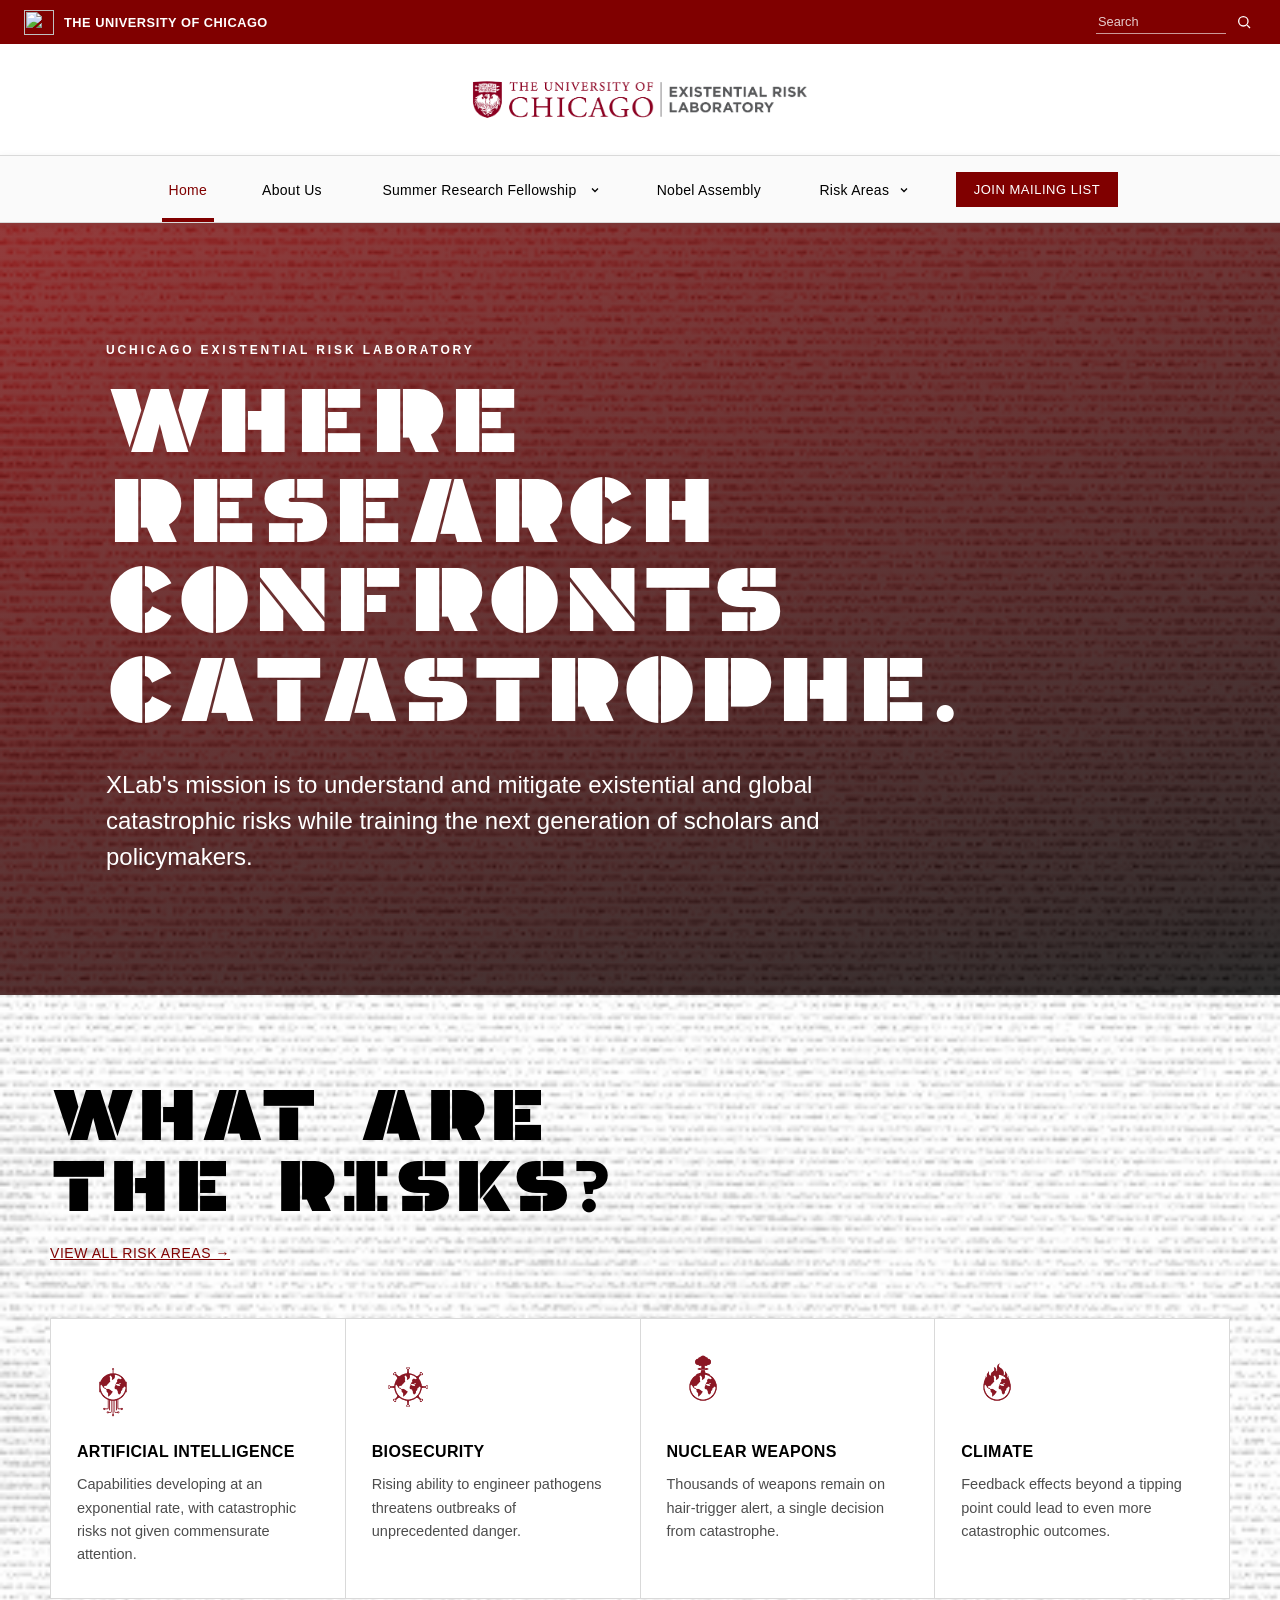
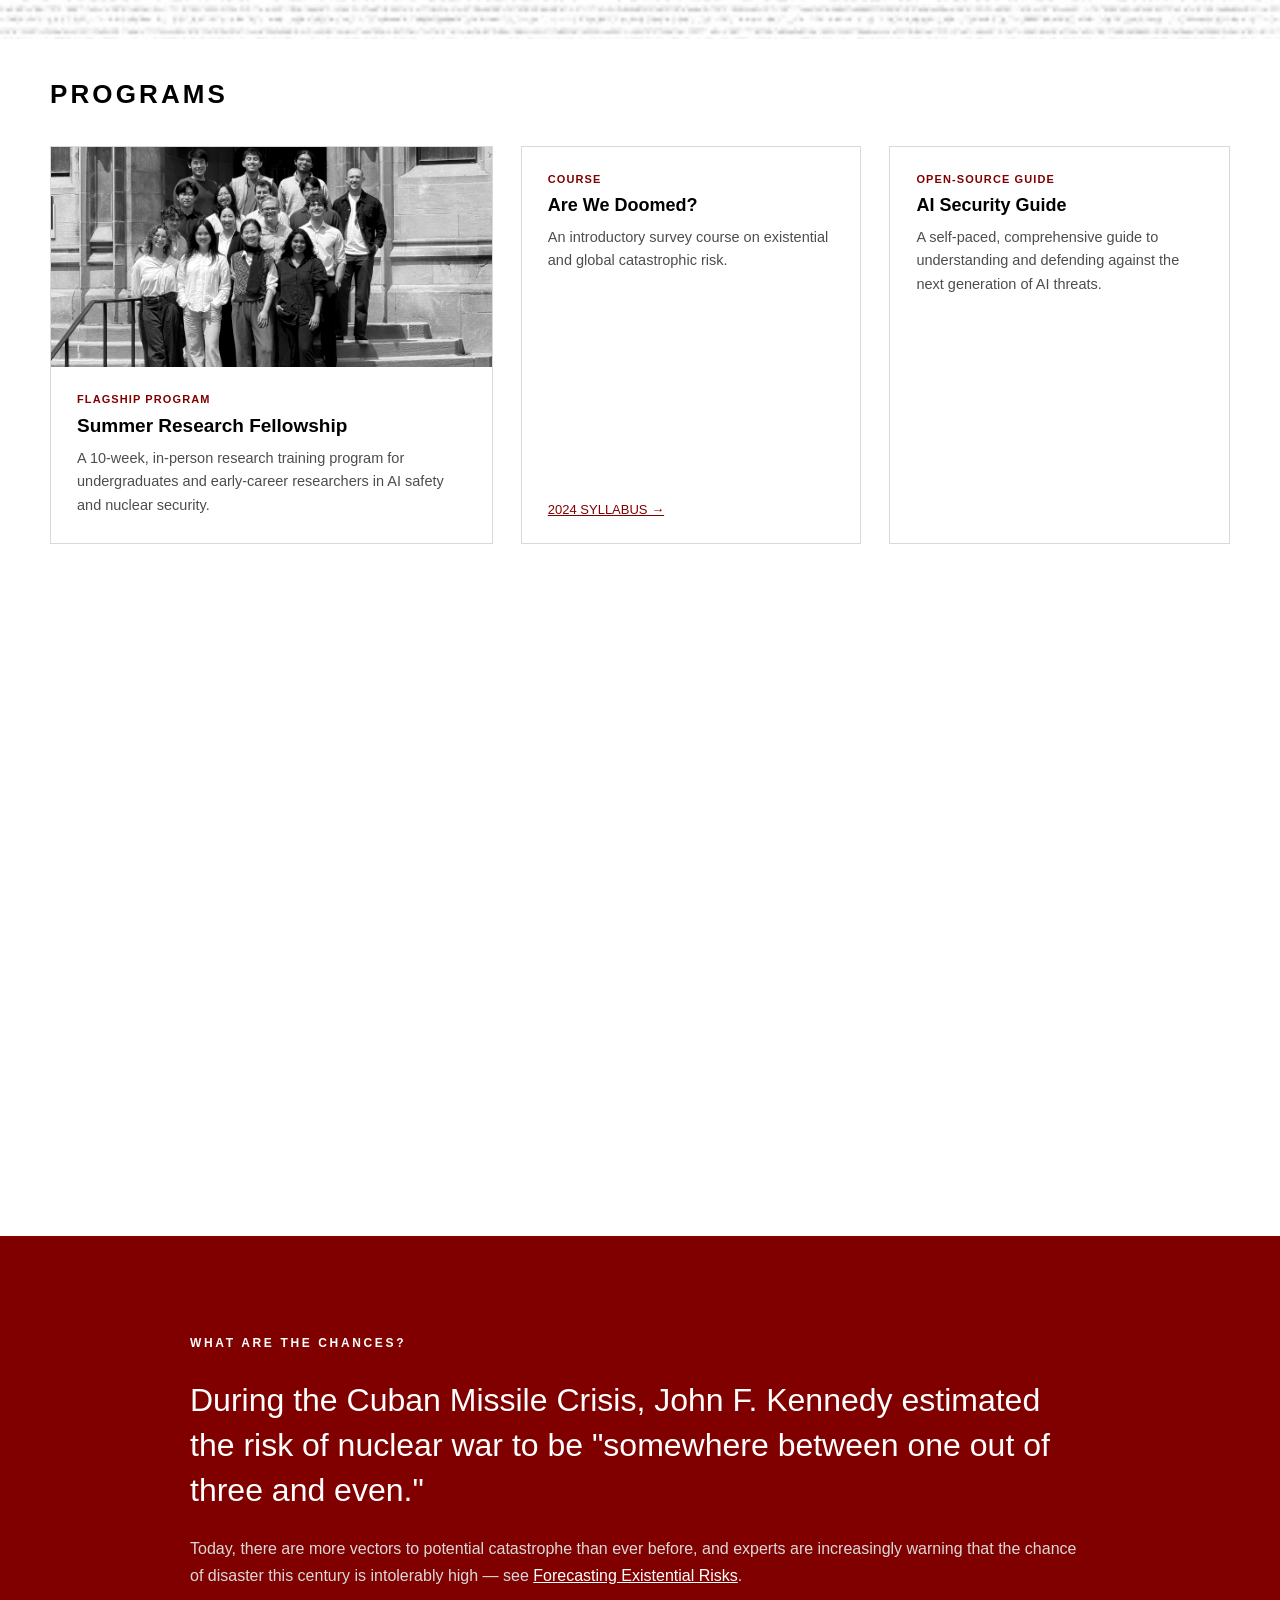
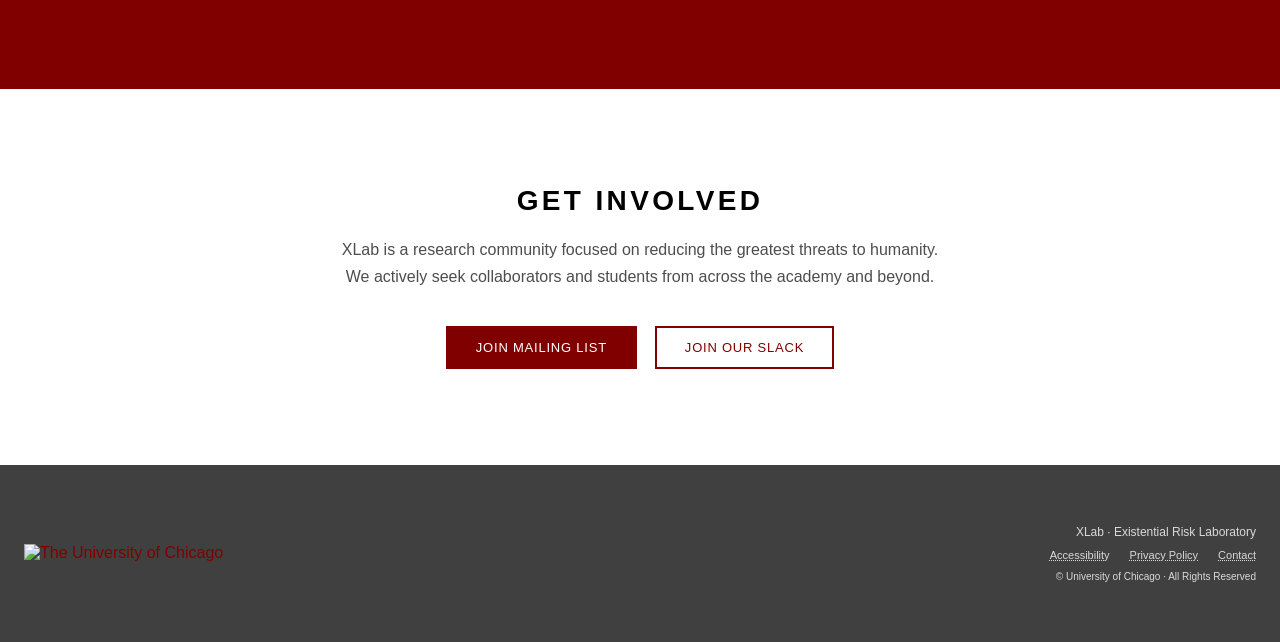
==== commit fd16eff3: "Homepage: Join Our Slack button in Get Involved Co-Authored-By: Claude Fable 5.1 <noreply@anthropic." ====
--- a/index.html
+++ b/index.html
@@ -220,6 +220,7 @@
     <p style="font-size:16px;line-height:1.65;color:#4D4D4D;max-width:600px;margin:0 auto 36px;">XLab is a research community focused on reducing the greatest threats to humanity. We actively seek collaborators and students from across the academy and beyond.</p>
     <div style="display:flex;justify-content:center;gap:18px;flex-wrap:wrap;">
       <a href="https://lists.uchicago.edu/web/info/xlab" target="_blank" rel="noopener" style="font-size:13px;letter-spacing:0.06em;color:#ffffff;background:#800000;padding:14px 30px;">JOIN MAILING LIST</a>
+      <a href="https://join.slack.com/t/xlab-uchicago/shared_invite/zt-3zr1c5gn7-t3qt6skSlu76w58byMRARg" target="_blank" rel="noopener" style="font-size:13px;letter-spacing:0.06em;color:#800000;background:#ffffff;border:2px solid #800000;padding:12px 28px;">JOIN OUR SLACK</a>
     </div>
   </section>
   </main>
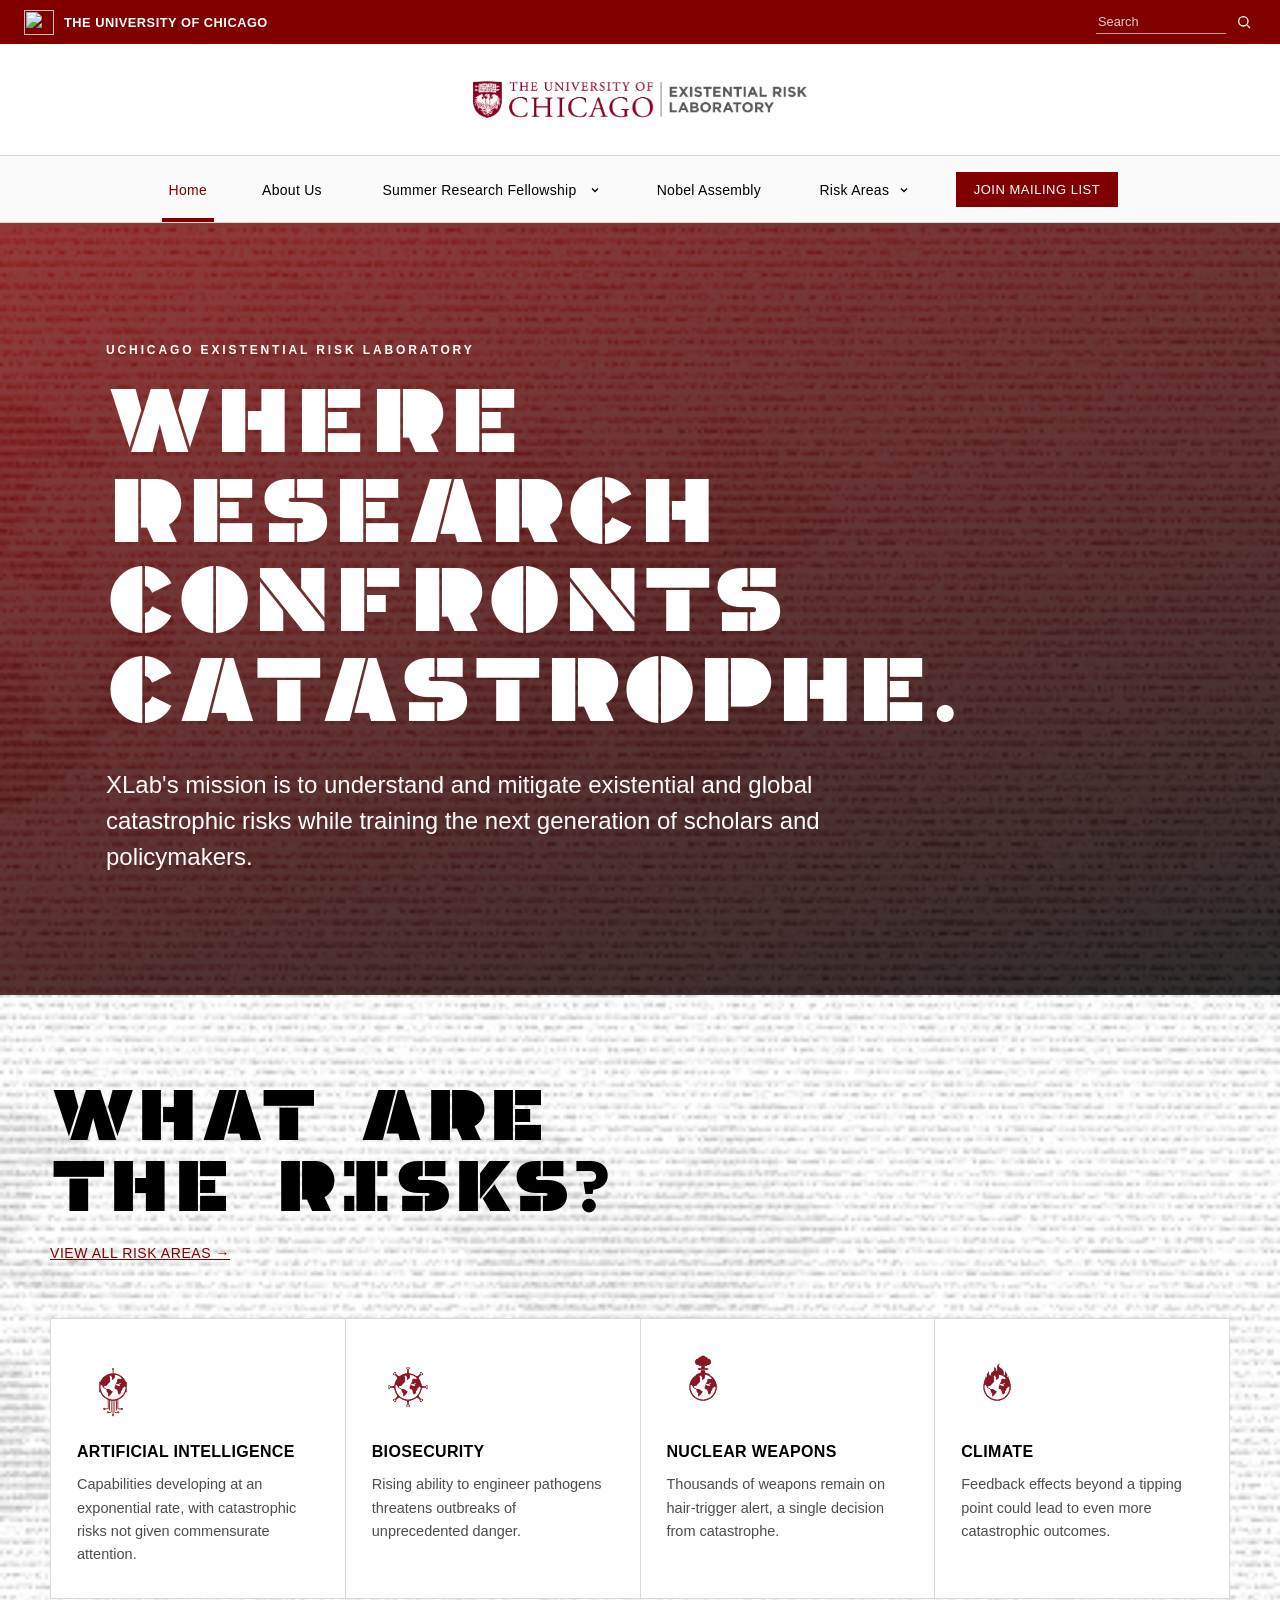
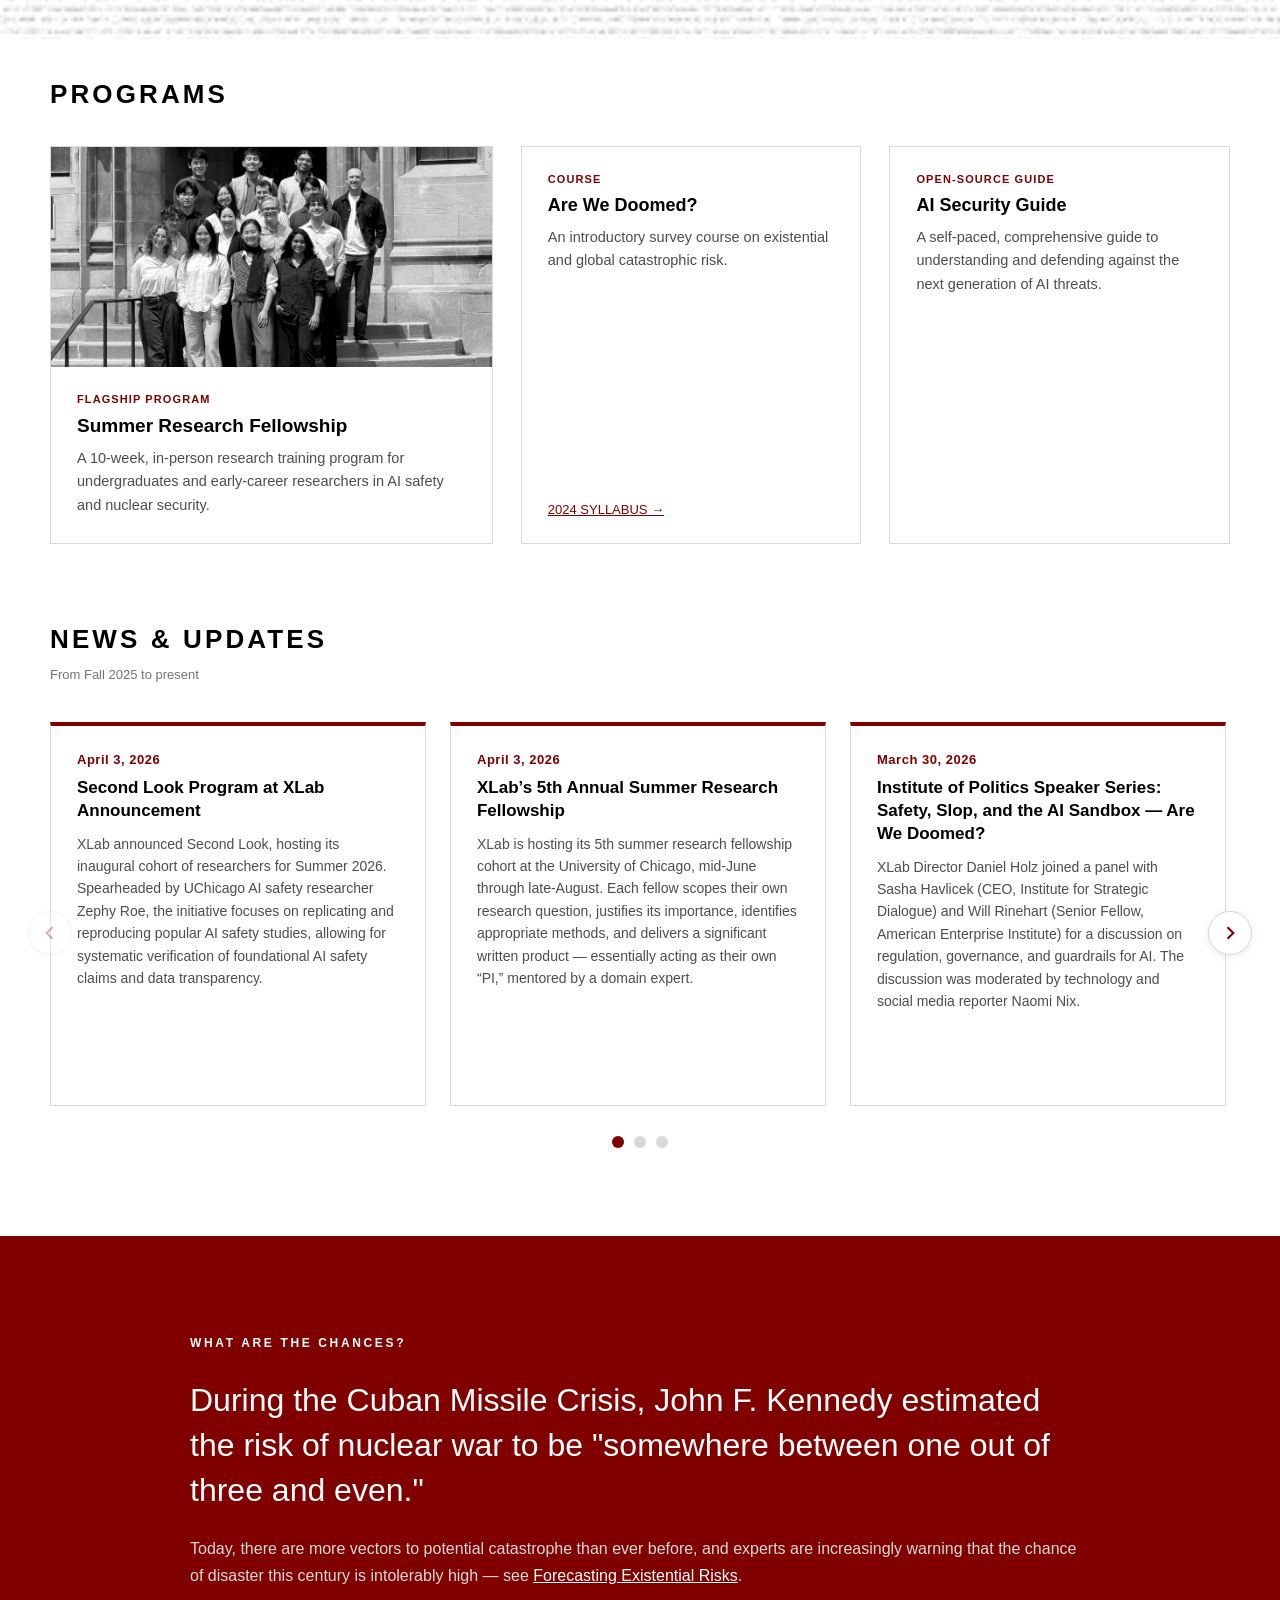
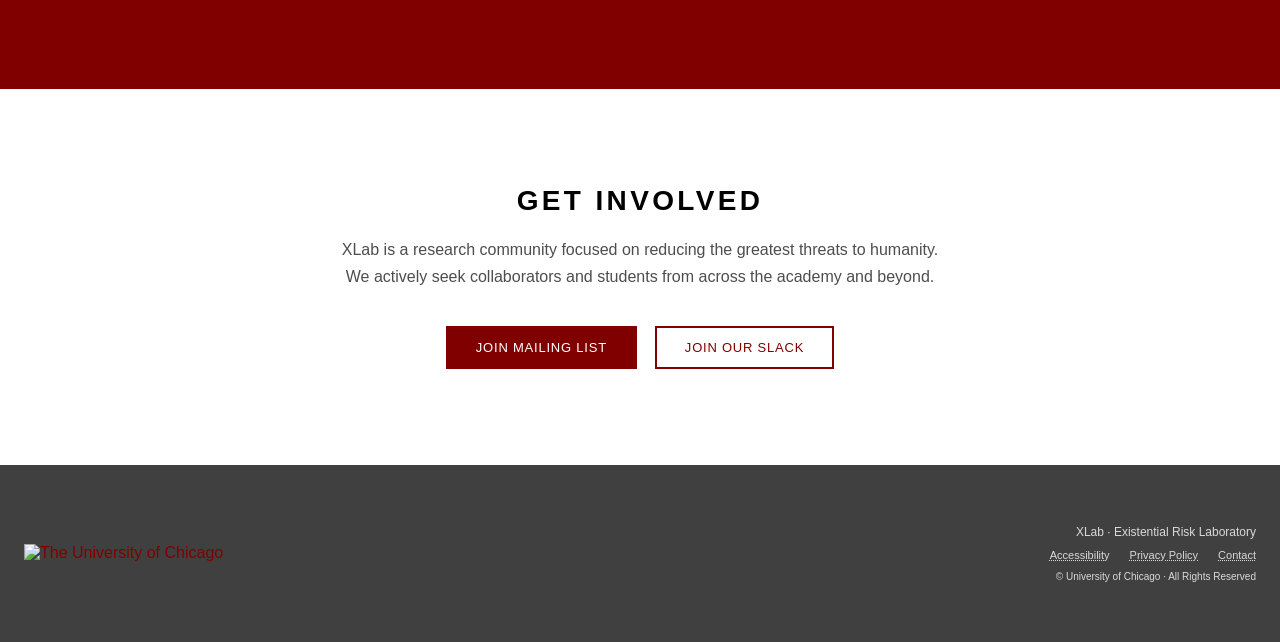
==== commit ebeab651: "Polish nav and SRF page - Remove grow-on-hover animation from nav items - Drop duplicate Overview it" ====
--- a/index.html
+++ b/index.html
@@ -68,14 +68,13 @@
         <a href="fellowship.html" tabindex="0" class="nav-item"><span class="nav-label" data-label="Summer Research Fellowship">Summer Research Fellowship</span> <svg viewBox="0 0 24 24" width="12" height="12" fill="none" stroke="currentColor" stroke-width="2.5" aria-hidden="true"><path d="M6 9l6 6 6-6"/></svg></a>
         <div class="dropdown-menu" style="position:absolute;top:100%;left:50%;transform:translateX(-50%);background:#ffffff;border:1px solid #D9D9D9;box-shadow:0 14px 28px rgba(0,0,0,0.14);min-width:230px;padding:6px;z-index:60;">
           <a href="fellowship.html" style="display:block;padding:11px 14px;font-size:13px;color:#000000;white-space:nowrap;">Program Overview</a>
-          <a href="fellows-outputs.html" style="display:block;padding:11px 14px;font-size:13px;color:#000000;white-space:nowrap;">Past Fellows' Work</a>
+          <a href="fellows-outputs.html" style="display:block;padding:11px 14px;font-size:13px;color:#000000;white-space:nowrap;">Fellow Research</a>
         </div>
       </div>
       <a href="https://nobelassembly.org/" target="_blank" rel="noopener" class="nav-item"><span class="nav-label" data-label="Nobel Assembly">Nobel Assembly</span></a>
       <div class="nav-dropdown">
         <a href="risk-areas.html" tabindex="0" class="nav-item"><span class="nav-label" data-label="Risk Areas">Risk Areas</span> <svg viewBox="0 0 24 24" width="12" height="12" fill="none" stroke="currentColor" stroke-width="2.5" aria-hidden="true"><path d="M6 9l6 6 6-6"/></svg></a>
         <div class="dropdown-menu" style="position:absolute;top:100%;left:50%;transform:translateX(-50%);background:#ffffff;border:1px solid #D9D9D9;box-shadow:0 14px 28px rgba(0,0,0,0.14);min-width:230px;padding:6px;z-index:60;">
-          <a href="risk-areas.html" style="display:block;padding:11px 14px;font-size:13px;color:#000000;white-space:nowrap;">Overview</a>
           <a href="risk-ai.html" style="display:block;padding:11px 14px;font-size:13px;color:#000000;white-space:nowrap;">Artificial Intelligence</a>
           <a href="risk-nuclear.html" style="display:block;padding:11px 14px;font-size:13px;color:#000000;white-space:nowrap;">Nuclear</a>
         </div>
--- a/css/site.css
+++ b/css/site.css
@@ -51,7 +51,7 @@
 
 /* ----- Navigation -----
    Light grey bar (#fafafa is the guideline's own navigation colour), generous
-   height, and a hover state that bolds, underlines and slightly enlarges the
+   height, and a hover state that bolds and underlines the
    item. The bold ghost inside .nav-label reserves the bold width up front so
    neighbouring items do not shift on hover. ----- */
 nav { box-shadow: 0 2px 8px rgba(0, 0, 0, 0.08); }
@@ -60,12 +60,12 @@
   padding: 26px 6px 20px;
   border-bottom: 4px solid transparent;
   font-size: 14px; letter-spacing: 0.02em; color: #000000; white-space: nowrap;
-  transition: transform 0.15s ease, border-color 0.15s ease;
+  transition: border-color 0.15s ease;
 }
 .nav-label { display: inline-block; text-align: center; }
 .nav-label::after { content: attr(data-label); display: block; height: 0; overflow: hidden; visibility: hidden; font-weight: 700; }
 .nav-item:hover, .nav-item:focus-visible {
-  text-decoration: none; font-weight: 700; border-bottom-color: #800000; transform: scale(1.06);
+  text-decoration: none; font-weight: 700; border-bottom-color: #800000;
 }
 .nav-item.active { color: #800000; border-bottom-color: #800000; }
 .nav-item svg { flex-shrink: 0; }
@@ -76,7 +76,7 @@
 }
 .nav-cta:hover { text-decoration: underline; }
 .dropdown-menu a:hover { background: #D9D9D9; }
-@media (prefers-reduced-motion: reduce) { .nav-item { transition: none; } .nav-item:hover { transform: none; } }
+@media (prefers-reduced-motion: reduce) { .nav-item { transition: none; } }
 
 /* ----- News & Updates carousel ----- */
 .news-carousel { position: relative; }
@@ -318,3 +318,12 @@
 @media (max-width: 640px) {
   .site-search input { width: 96px !important; }
 }
+
+/* ----- Alumni logo marquee ----- */
+.alumni-marquee { overflow: hidden; margin-top: 36px; -webkit-mask-image: linear-gradient(90deg, transparent, #000 8%, #000 92%, transparent); mask-image: linear-gradient(90deg, transparent, #000 8%, #000 92%, transparent); }
+.alumni-track { display: flex; align-items: center; gap: 64px; width: max-content; margin: 0; padding: 0; list-style: none; animation: alumni-scroll 40s linear infinite; }
+.alumni-marquee:hover .alumni-track { animation-play-state: paused; }
+.alumni-logo { flex-shrink: 0; height: 48px; display: flex; align-items: center; color: #D9D9D9; font-weight: 700; font-size: 18px; letter-spacing: 0.06em; white-space: nowrap; }
+.alumni-logo img { height: 100%; width: auto; filter: grayscale(1) brightness(0) invert(1); opacity: 0.8; }
+@keyframes alumni-scroll { to { transform: translateX(-50%); } }
+@media (prefers-reduced-motion: reduce) { .alumni-track { animation: none; flex-wrap: wrap; width: auto; } .alumni-logo[aria-hidden="true"] { display: none; } }
